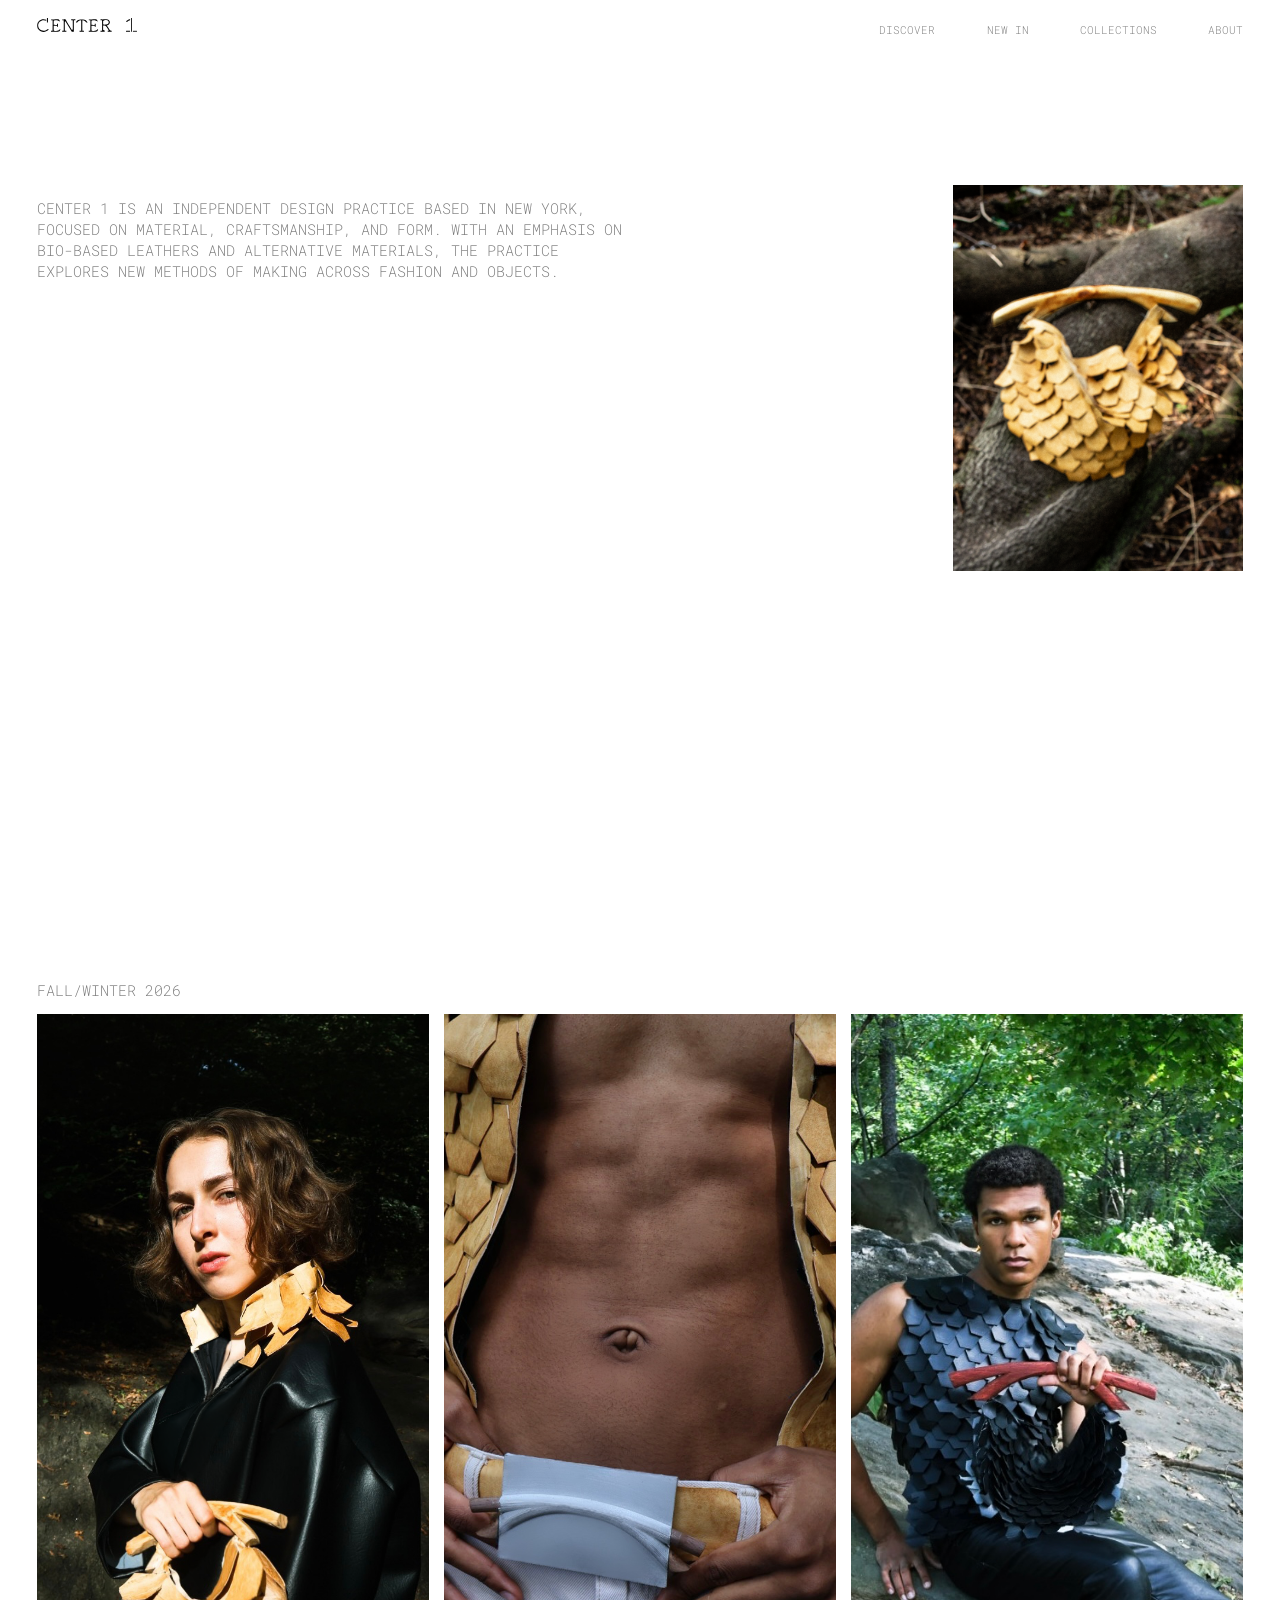
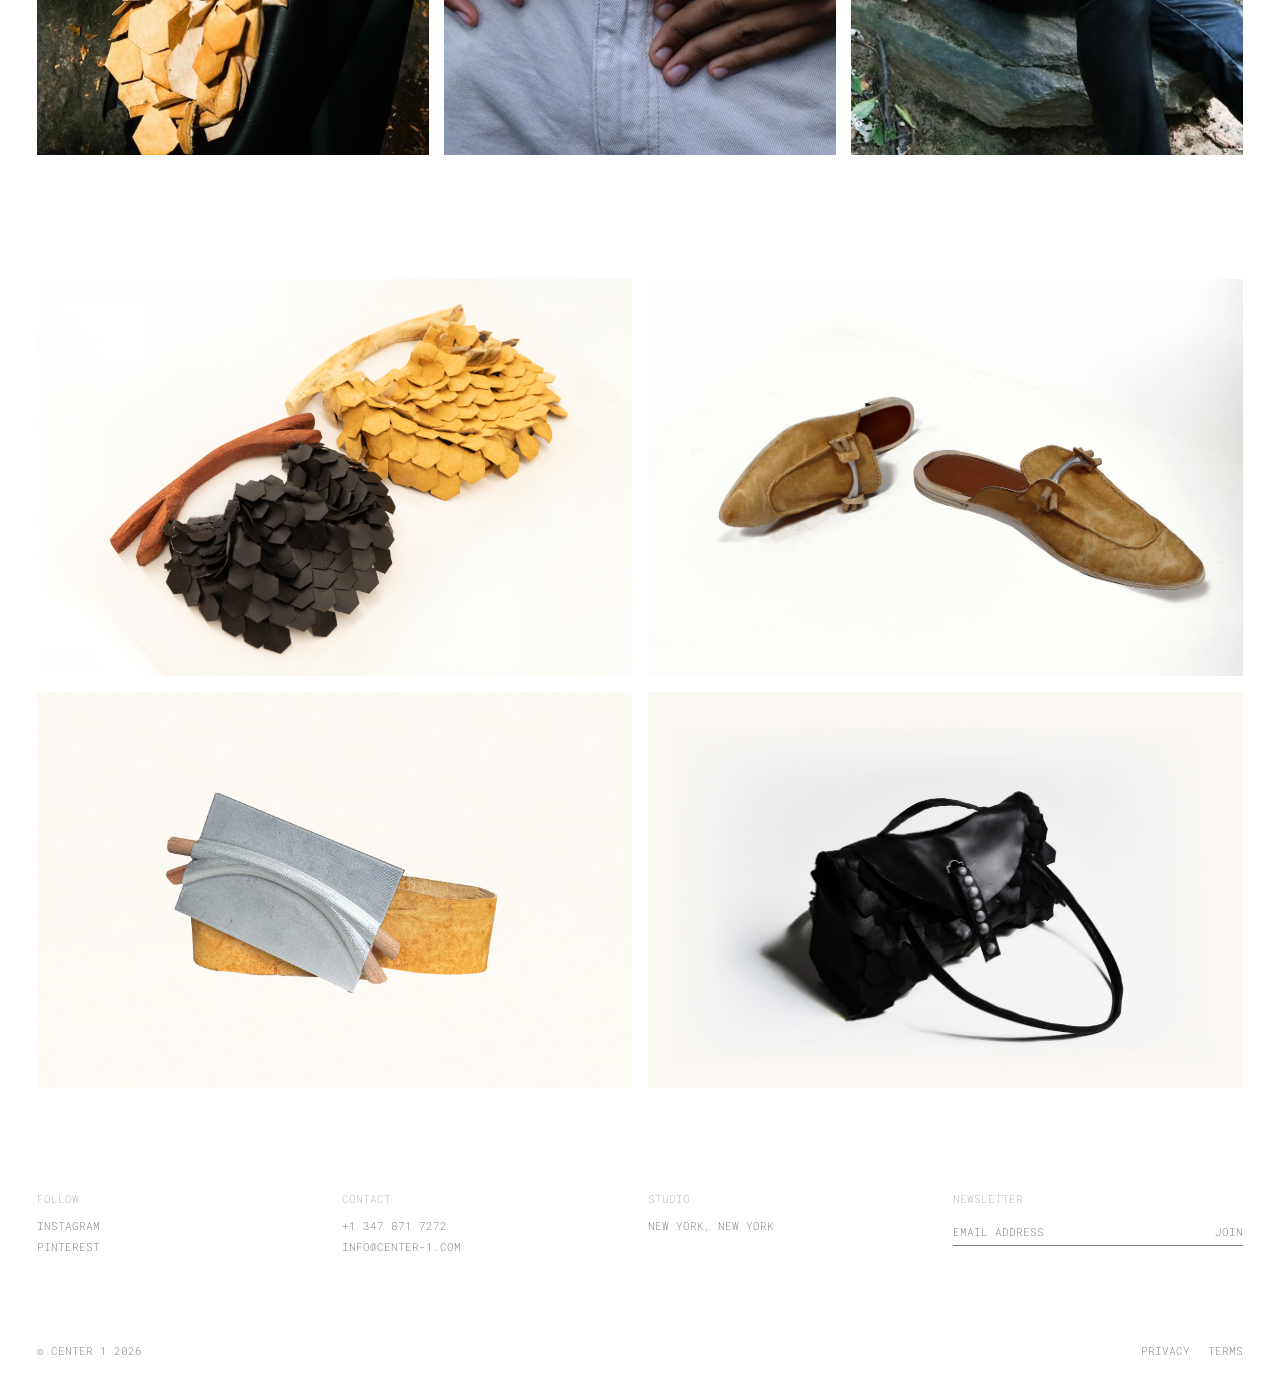
==== index.html @ d581cca5 "social links" ====
<!DOCTYPE html><html lang="en"><head><meta charset="utf-8"><meta name="viewport" content="width=device-width, initial-scale=1">
<link rel="preconnect" href="https://fonts.googleapis.com"><link rel="preconnect" href="https://fonts.gstatic.com" crossorigin>
<link href="https://fonts.googleapis.com/css2?family=Roboto+Mono:wght@100..700&display=swap" rel="stylesheet">
<link rel="stylesheet" href="/styles.css"><title>Center 1</title></head><body class="home">
  <header class="site-header">
    <a href="/" class="logo" id="nav-logo" aria-label="Center 1 home"><img src="/assets/logo.svg" alt="CENTER 1"></a>
    <nav>
      <a href="/#top" id="nav-discover">DISCOVER</a>
      <a href="/#autumn" id="nav-newin">NEW IN</a>
      <a href="/collections/">COLLECTIONS</a>
      <a href="/about/">ABOUT</a>
    </nav>
  </header>
  <main>
    <section class="hero grid" id="top">
      <p class="hero-text">CENTER 1 IS AN INDEPENDENT DESIGN PRACTICE BASED IN NEW YORK, FOCUSED ON MATERIAL, CRAFTSMANSHIP, AND FORM. WITH AN EMPHASIS ON BIO-BASED LEATHERS AND ALTERNATIVE MATERIALS, THE PRACTICE EXPLORES NEW METHODS OF MAKING ACROSS FASHION AND OBJECTS.</p>
      <figure class="tile hero-img"><img src="/assets/CONOLY%20BAG%20IMAGE%202%202.png" alt="COLONY BAG"><figcaption>COLONY BAG</figcaption></figure>
    </section>

    <section class="autumn" id="autumn">
      <p class="label">FALL/WINTER 2026</p>
      <div class="autumn-grid">
        <figure class="tile "><img src="/assets/landingpage1.png" alt="FALL/WINTER 2026 LOOK 01"><figcaption>FALL/WINTER 2026 LOOK 01</figcaption></figure>
        <figure class="tile "><img src="/assets/Color%20Pallets%20(3).PNG" alt="FALL/WINTER 2026 LOOK 02"><figcaption>FALL/WINTER 2026 LOOK 02</figcaption></figure>
        <figure class="tile "><img src="/assets/IMG_0031.jpg" alt="FALL/WINTER 2026 LOOK 03"><figcaption>FALL/WINTER 2026 LOOK 03</figcaption></figure>
      </div>
    </section>

    <section class="rest">
      <div class="products grid">
        <figure class="tile "><img src="/assets/TWOBAGS.png" alt="COLONY BAG"><figcaption>COLONY BAG</figcaption></figure>
        <figure class="tile "><img src="assets/bough loafer home page.png" alt="BOUGH MULES"><figcaption>BOUGH MULES</figcaption></figure>
        <figure class="tile "><img src="/assets/boughbelthome.png" alt="BOUGH BELT"><figcaption>BOUGH BELT</figcaption></figure>
        <figure class="tile "><img src="assets/luna home page.png" alt="LUNA BAG"><figcaption>LUNA BAG</figcaption></figure>
      </div>
  <footer class="site-footer">
    <div class="footer-grid">
      <div class="f-col"><h3>FOLLOW</h3>
        <a href="https://www.instagram.com/center1media?utm_source=ig_web_button_share_sheet&cplk=ZDNlZDc0MzIxNw==" target="_blank" rel="noopener">INSTAGRAM</a>
        <a href="https://pin.it/67JUjNfre" target="_blank" rel="noopener">PINTEREST</a></div>
      <div class="f-col"><h3>CONTACT</h3>
        <a href="tel:+13478717272">+1 347 871 7272</a>
        <a href="mailto:info@center-1.com">INFO@CENTER-1.COM</a></div>
      <div class="f-col"><h3>STUDIO</h3><span>NEW YORK, NEW YORK</span></div>
      <!-- Newsletter: replace the action URL with your provider's form endpoint -->
      <form class="f-col f-news" action="https://formspree.io/f/YOUR_FORM_ID" method="POST">
        <h3>NEWSLETTER</h3>
        <div class="f-news-row">
          <input type="email" name="email" placeholder="EMAIL ADDRESS" required aria-label="Email address">
          <button type="submit">JOIN</button>
        </div>
        <p class="f-status" role="status"></p>
      </form>
    </div>
    <div class="f-bottom"><span>&copy; CENTER 1 2026</span><span><a href="#">PRIVACY</a><a href="#">TERMS</a></span></div>
  </footer>
    </section>
  </main>
  <script src="/script.js"></script>
</body></html>
---- styles.css ----
:root{--fg:#7a7a7a;--ink:#000;--bg:#fff;--pad:2.9vw;--gap:1.2vw;--header-h:64px;--fs:clamp(11px,.7vw,15px);--fs-lg:clamp(12px,1.17vw,20px)}
*{box-sizing:border-box;margin:0;padding:0}
html{scroll-behavior:smooth}
body{font-family:'Roboto Mono',monospace;font-weight:250;color:var(--fg);background:var(--bg);-webkit-font-smoothing:antialiased;min-height:100vh;display:flex;flex-direction:column}
main{flex:1 0 auto}
a{color:inherit;text-decoration:none}
img{display:block;width:100%;height:100%;object-fit:cover;background:#e9e6e2}
p{font-size:var(--fs-lg);line-height:1.4;text-transform:uppercase}

/* header */
.site-header{position:fixed;top:0;left:0;right:0;z-index:10;height:var(--header-h);padding:0 var(--pad);display:flex;justify-content:space-between;align-items:flex-start;background:var(--bg)}
.logo{display:block;margin-top:18px;width:clamp(90px,9.9vw,100px)}
.logo img{height:auto;background:none}
.site-header nav{display:flex;gap:4vw;margin-top:22px;font-size:var(--fs);text-transform:uppercase}
.site-header nav a{transition:color .2s}
.site-header nav a:hover,.site-header nav a.active{color:var(--ink)}

/* 12-col grid used across pages */
.grid{display:grid;grid-template-columns:repeat(12,1fr);column-gap:var(--gap);padding:0 var(--pad)}

/* image tiles: hover darkens slightly and shows the item name in white */
.tile{position:relative;overflow:hidden;display:block}
.tile::after{content:"";position:absolute;inset:0;background:rgba(0,0,0,.38);opacity:0;transition:opacity .25s;pointer-events:none}
.tile figcaption{position:absolute;left:1.2vw;bottom:1.2vw;z-index:1;color:#fff;font-size:var(--fs-lg);text-transform:uppercase;opacity:0;transition:opacity .25s;pointer-events:none}
.tile:hover::after,.tile:hover figcaption{opacity:1}
@media(hover:none){.tile::after{opacity:1;background:linear-gradient(transparent 65%,rgba(0,0,0,.4))}.tile figcaption{opacity:1}}

/* HOME */
html:has(body.home){scroll-snap-type:y mandatory}
.hero,.autumn{height:100vh;scroll-snap-align:start}
.hero{padding-top:22vh;align-content:start}
.hero-text{grid-column:1/7;grid-row:1;align-self:start}
.hero-img{grid-column:10/13;grid-row:1;aspect-ratio:3/4;margin-top:-1.5vh}

.autumn{display:flex;flex-direction:column;padding:80px var(--pad) 5vh}
.label{font-size:var(--fs-lg)}
.autumn-grid{flex:1;min-height:0;margin-top:1.5vh;display:grid;grid-template-columns:repeat(3,1fr);gap:var(--gap)}
.autumn-grid>*{min-height:0;height:100%}

/* top padding clears the fixed header when this section snaps to the top */
.rest{scroll-snap-align:start;padding-top:calc(var(--header-h) + var(--gap))}
.products{row-gap:var(--gap)}
.products .tile{grid-column:span 6;aspect-ratio:3/2}

/* FOOTER */
.site-footer{padding:8vw var(--pad) 2vw;font-size:var(--fs);text-transform:uppercase}
.footer-grid{display:grid;grid-template-columns:repeat(12,1fr);column-gap:var(--gap);row-gap:2.4vw}
.f-col{grid-column:span 3;display:flex;flex-direction:column;gap:.5em;line-height:1.4}
.f-col h3{font-size:var(--fs);font-weight:250;color:#b5b5b5;margin-bottom:.6em}
.site-footer a{transition:color .2s}.site-footer a:hover{color:var(--ink)}
.f-news-row{display:flex;border-bottom:1px solid var(--fg)}
.f-news input{flex:1;min-width:0;border:0;background:none;padding:.5em 0;font:inherit;color:var(--ink);text-transform:uppercase;outline:none}
.f-news input::placeholder{color:var(--fg)}
.f-news button{border:0;background:none;font:inherit;color:var(--fg);cursor:pointer;padding:.5em 0 .5em 1em;transition:color .2s}
.f-news button:hover{color:var(--ink)}
.f-status{font-size:var(--fs);min-height:1.4em}
.f-bottom{display:flex;justify-content:space-between;margin-top:6vw}
.f-bottom span:last-child{display:flex;gap:1.6em}

/* COLLECTIONS */
.coming-list{padding:127px var(--pad) 40px}
.coming-row{display:grid;grid-template-columns:repeat(12,1fr);column-gap:var(--gap);font-size:3.3vw;line-height:4.19vw;font-weight:500;text-transform:uppercase;color:#d0d0d0}
.coming-row span:first-child{grid-column:1/3}.coming-row span:last-child{grid-column:3/13}

/* ABOUT */
.about-wrap{display:grid;grid-template-columns:repeat(12,1fr);column-gap:var(--gap);padding:120px var(--pad) 60px;align-items:start}
.about-img{grid-column:1/7;width:92%;aspect-ratio:1.855;height:auto}
.about-text{grid-column:7/13;display:grid;grid-template-columns:1fr 1fr;column-gap:var(--gap);row-gap:2.4vw}
.about-text h2{font-size:var(--fs);font-weight:250;margin-bottom:1.1vw}
.about-text p{font-size:var(--fs);line-height:1.35;text-transform:none;margin-bottom:1.4vw}
.about-text section:nth-child(odd){grid-column:1}.about-text section:nth-child(even){grid-column:2}
.about-text a:hover{color:var(--ink)}

/* dev aid: press G to toggle the 12-col overlay */
.grid-overlay{position:fixed;inset:0;z-index:99;pointer-events:none;display:none;grid-template-columns:repeat(12,1fr);column-gap:var(--gap);padding:0 var(--pad)}
.grid-overlay.on{display:grid}.grid-overlay i{background:rgba(255,80,80,.12)}

/* small screens: stack, drop snapping */
@media(max-width:800px){
  html:has(body.home){scroll-snap-type:none}
  .hero-text,.hero-img,.about-img,.about-text,.products .tile,.f-col{grid-column:1/-1}
  .hero{height:auto;padding-bottom:10vw}.hero-img{grid-row:auto;margin-top:6vw;width:60%}
  .autumn{height:auto}.autumn-grid{grid-template-columns:1fr}.autumn-grid>*{aspect-ratio:3/4;height:auto}
  .about-img{width:100%}.about-text{margin-top:6vw}
  .site-header nav{gap:3vw}.coming-row{font-size:6vw;line-height:8vw}
  .tile figcaption{left:3vw;bottom:3vw}.f-bottom{flex-direction:column;gap:1em}
}
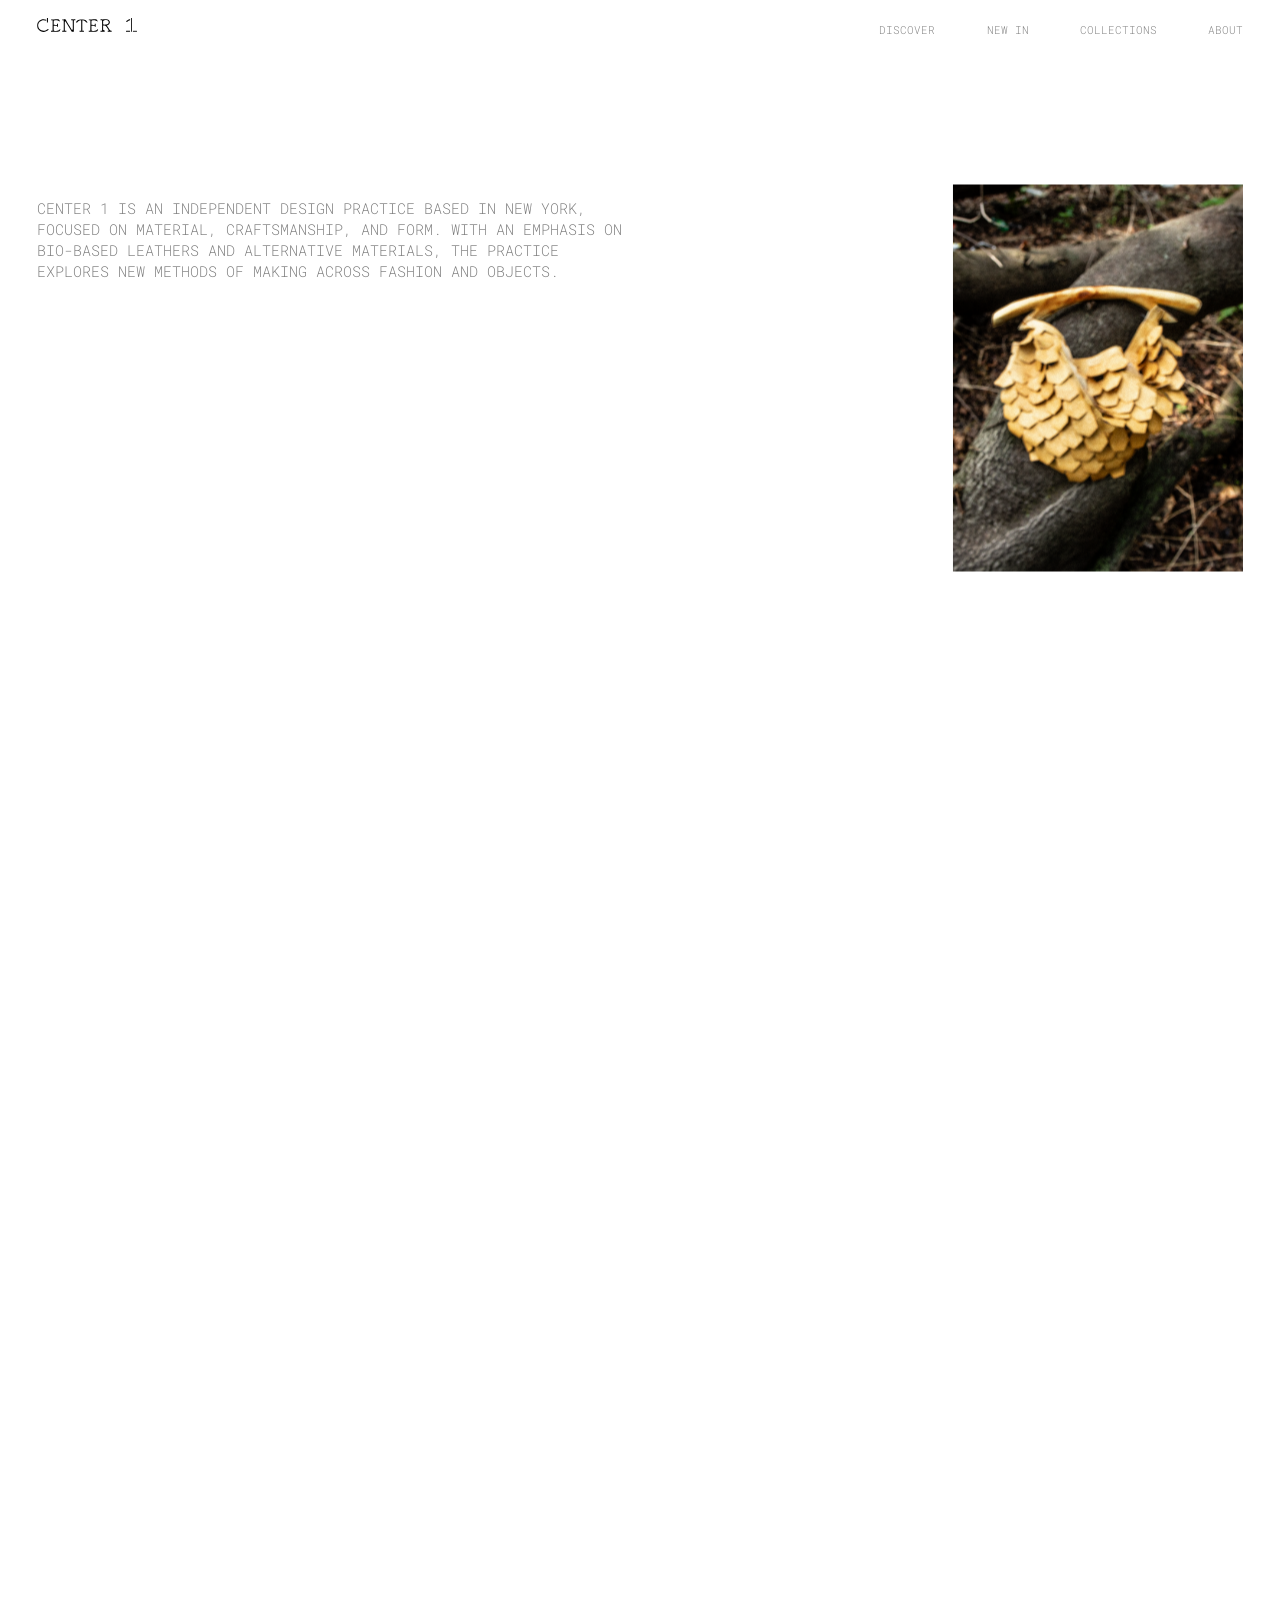
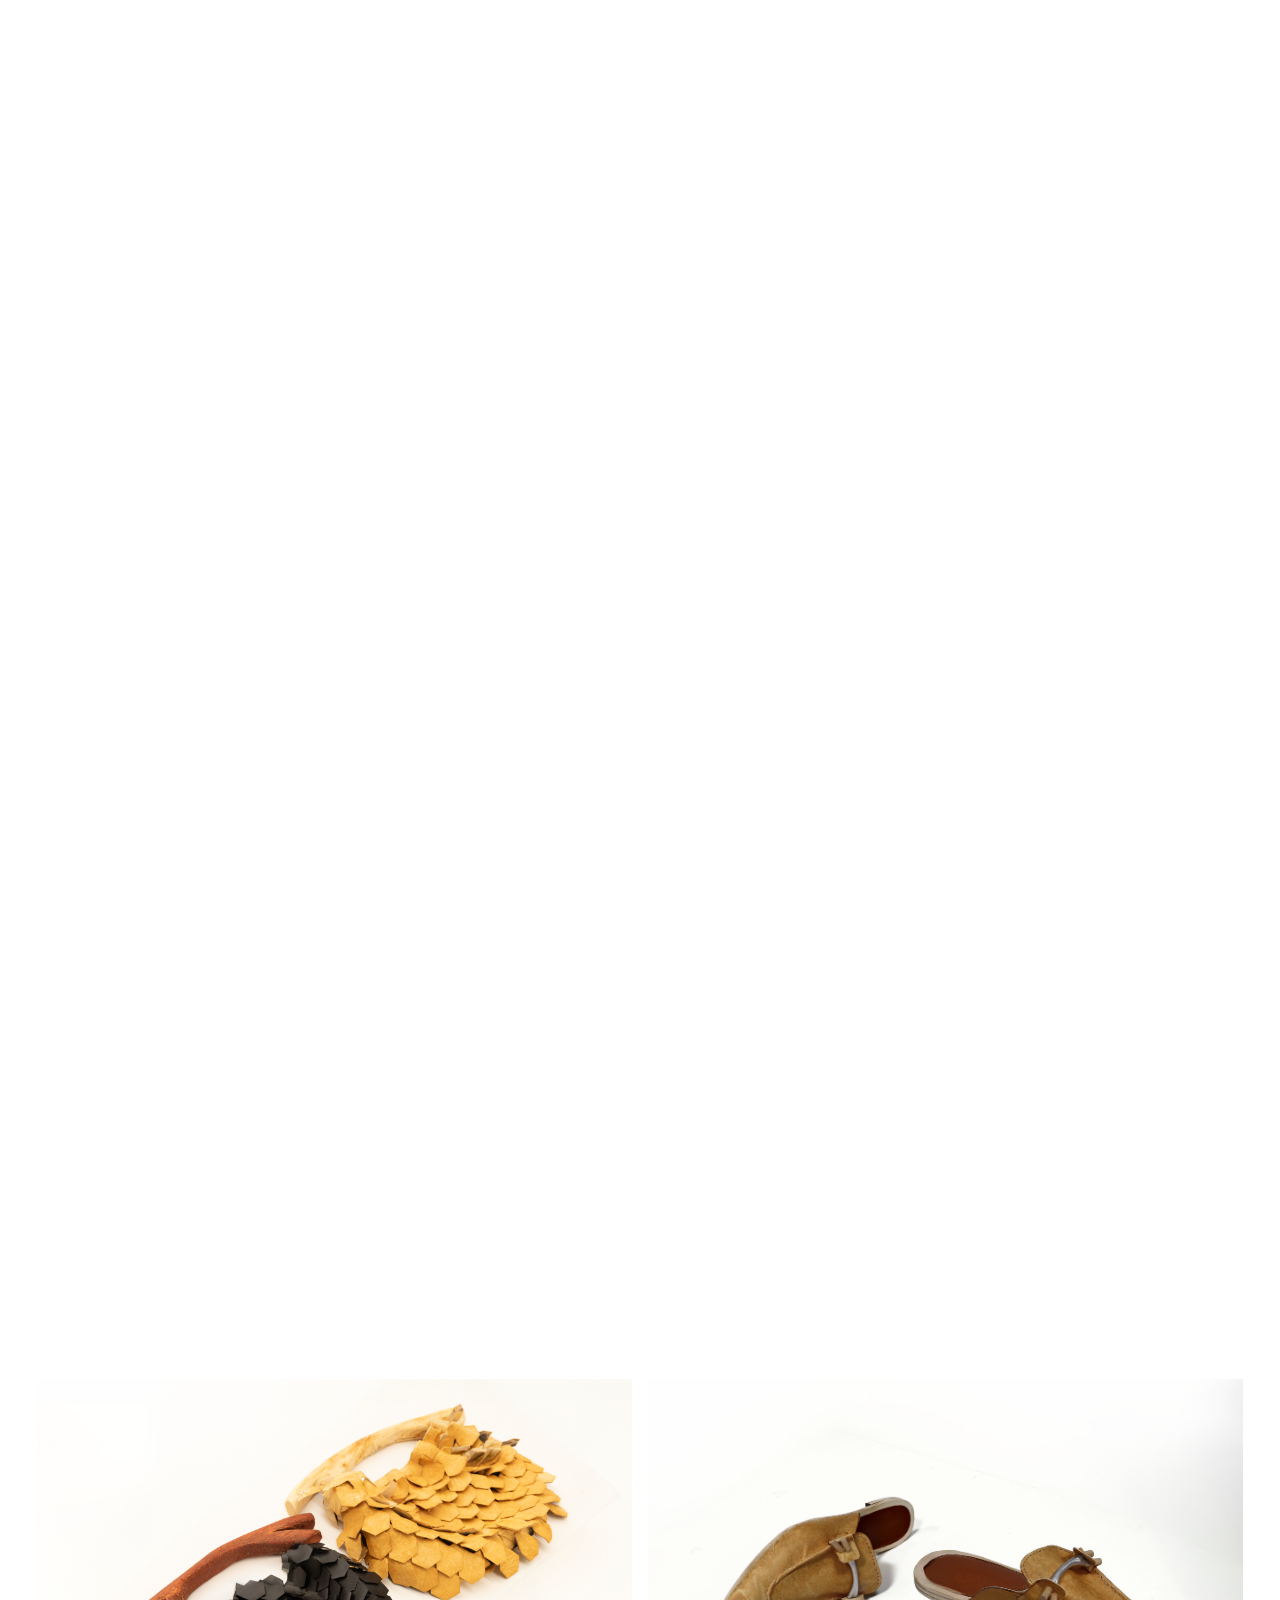
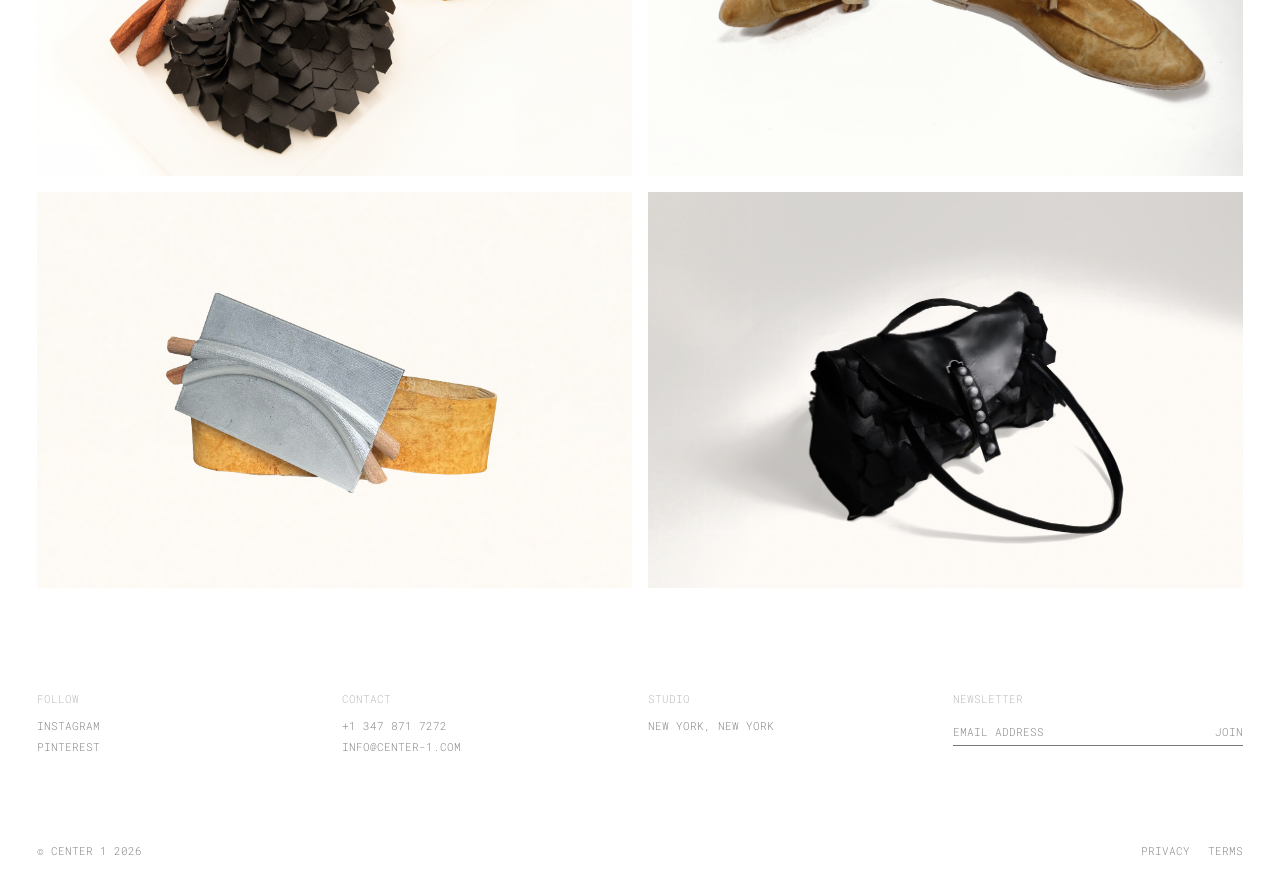
==== commit 58e094e4: "fun update" ====
--- a/index.html
+++ b/index.html
@@ -1,6 +1,7 @@
 <!DOCTYPE html><html lang="en"><head><meta charset="utf-8"><meta name="viewport" content="width=device-width, initial-scale=1">
 <link rel="preconnect" href="https://fonts.googleapis.com"><link rel="preconnect" href="https://fonts.gstatic.com" crossorigin>
 <link href="https://fonts.googleapis.com/css2?family=Roboto+Mono:wght@100..700&display=swap" rel="stylesheet">
+<link rel="icon" href="/favicon.ico" sizes="any"><link rel="icon" type="image/png" sizes="32x32" href="/favicon-32.png"><link rel="apple-touch-icon" href="/apple-touch-icon.png">
 <link rel="stylesheet" href="/styles.css"><title>Center 1</title></head><body class="home">
   <header class="site-header">
     <a href="/" class="logo" id="nav-logo" aria-label="Center 1 home"><img src="/assets/logo.svg" alt="CENTER 1"></a>
@@ -10,34 +11,42 @@
       <a href="/collections/">COLLECTIONS</a>
       <a href="/about/">ABOUT</a>
     </nav>
+    <button class="menu-btn" type="button" aria-expanded="false" aria-controls="mobile-menu">MENU</button>
   </header>
+  <div class="mobile-menu" id="mobile-menu">
+    <a href="/">HOME</a>
+    <a href="/#top">DISCOVER</a>
+    <a href="/#autumn">NEW IN</a>
+    <a href="/collections/">COLLECTIONS</a>
+    <a href="/about/">ABOUT</a>
+  </div>
   <main>
-    <section class="hero grid" id="top">
-      <p class="hero-text">CENTER 1 IS AN INDEPENDENT DESIGN PRACTICE BASED IN NEW YORK, FOCUSED ON MATERIAL, CRAFTSMANSHIP, AND FORM. WITH AN EMPHASIS ON BIO-BASED LEATHERS AND ALTERNATIVE MATERIALS, THE PRACTICE EXPLORES NEW METHODS OF MAKING ACROSS FASHION AND OBJECTS.</p>
-      <figure class="tile hero-img"><img src="/assets/CONOLY%20BAG%20IMAGE%202%202.png" alt="COLONY BAG"><figcaption>COLONY BAG</figcaption></figure>
-    </section>
-
-    <section class="autumn" id="autumn">
-      <p class="label">FALL/WINTER 2026</p>
-      <div class="autumn-grid">
-        <figure class="tile "><img src="/assets/landingpage1.png" alt="FALL/WINTER 2026 LOOK 01"><figcaption>FALL/WINTER 2026 LOOK 01</figcaption></figure>
-        <figure class="tile "><img src="/assets/Color%20Pallets%20(3).PNG" alt="FALL/WINTER 2026 LOOK 02"><figcaption>FALL/WINTER 2026 LOOK 02</figcaption></figure>
-        <figure class="tile "><img src="/assets/IMG_0031.jpg" alt="FALL/WINTER 2026 LOOK 03"><figcaption>FALL/WINTER 2026 LOOK 03</figcaption></figure>
+    <section class="story" id="top">
+      <div class="stage">
+        <div class="hero-frame">
+          <p class="hero-text">CENTER 1 IS AN INDEPENDENT DESIGN PRACTICE BASED IN NEW YORK, FOCUSED ON MATERIAL, CRAFTSMANSHIP, AND FORM. WITH AN EMPHASIS ON BIO-BASED LEATHERS AND ALTERNATIVE MATERIALS, THE PRACTICE EXPLORES NEW METHODS OF MAKING ACROSS FASHION AND OBJECTS.</p>
+          <figure class="tile card c-hero"><img src="/assets/CONOLY%20BAG%20IMAGE%202%202.png" alt="COLONY BAG"><figcaption>COLONY BAG</figcaption></figure>
+        </div>
+        <p class="label" id="autumn-label">FALL/WINTER 2026</p>
+        <figure class="tile card c-a"><img src="/assets/landingpage1.png" alt="LOOK 01"><figcaption>LOOK 01</figcaption></figure>
+        <figure class="tile card c-b"><img src="/assets/Color%20Pallets%20(3).PNG" alt="LOOK 02"><figcaption>LOOK 02</figcaption></figure>
+        <figure class="tile card c-c"><img src="/assets/IMG_0031.jpg" alt="LOOK 03"><figcaption>LOOK 03</figcaption></figure>
       </div>
+      <i class="snap" style="--i:0"></i><i class="snap" style="--i:1"></i><i class="snap" style="--i:2"></i><i class="snap" style="--i:3"></i><i class="snap" style="--i:4"></i>
     </section>
 
     <section class="rest">
       <div class="products grid">
-        <figure class="tile "><img src="/assets/TWOBAGS.png" alt="COLONY BAG"><figcaption>COLONY BAG</figcaption></figure>
-        <figure class="tile "><img src="assets/bough loafer home page.png" alt="BOUGH MULES"><figcaption>BOUGH MULES</figcaption></figure>
-        <figure class="tile "><img src="/assets/boughbelthome.png" alt="BOUGH BELT"><figcaption>BOUGH BELT</figcaption></figure>
-        <figure class="tile "><img src="assets/luna home page.png" alt="LUNA BAG"><figcaption>LUNA BAG</figcaption></figure>
+        <figure class="tile"><img src="/assets/TWOBAGS.png" alt="COLONY BAG"><figcaption>COLONY BAG</figcaption></figure>
+        <figure class="tile"><img src="assets/bough loafer home page.png" alt="MULES"><figcaption>MULES</figcaption></figure>
+        <figure class="tile"><img src="/assets/boughbelthome.png" alt="BOUGH BELT"><figcaption>BOUGH BELT</figcaption></figure>
+        <figure class="tile"><img src="/assets/lunagab.png" alt="LUNA BAG"><figcaption>LUNA BAG</figcaption></figure>
       </div>
   <footer class="site-footer">
     <div class="footer-grid">
       <div class="f-col"><h3>FOLLOW</h3>
-        <a href="https://www.instagram.com/center1media?utm_source=ig_web_button_share_sheet&cplk=ZDNlZDc0MzIxNw==" target="_blank" rel="noopener">INSTAGRAM</a>
-        <a href="https://pin.it/67JUjNfre" target="_blank" rel="noopener">PINTEREST</a></div>
+        <a href="https://www.instagram.com/" target="_blank" rel="noopener">INSTAGRAM</a>
+        <a href="https://www.pinterest.com/" target="_blank" rel="noopener">PINTEREST</a></div>
       <div class="f-col"><h3>CONTACT</h3>
         <a href="tel:+13478717272">+1 347 871 7272</a>
         <a href="mailto:info@center-1.com">INFO@CENTER-1.COM</a></div>
--- a/styles.css
+++ b/styles.css
@@ -2,6 +2,7 @@
 *{box-sizing:border-box;margin:0;padding:0}
 html{scroll-behavior:smooth}
 body{font-family:'Roboto Mono',monospace;font-weight:250;color:var(--fg);background:var(--bg);-webkit-font-smoothing:antialiased;min-height:100vh;display:flex;flex-direction:column}
+body.menu-open{overflow:hidden}
 main{flex:1 0 auto}
 a{color:inherit;text-decoration:none}
 img{display:block;width:100%;height:100%;object-fit:cover;background:#e9e6e2}
@@ -14,30 +15,30 @@
 .site-header nav{display:flex;gap:4vw;margin-top:22px;font-size:var(--fs);text-transform:uppercase}
 .site-header nav a{transition:color .2s}
 .site-header nav a:hover,.site-header nav a.active{color:var(--ink)}
+.menu-btn,.mobile-menu{display:none}
 
-/* 12-col grid used across pages */
+/* 12-col grid */
 .grid{display:grid;grid-template-columns:repeat(12,1fr);column-gap:var(--gap);padding:0 var(--pad)}
 
-/* image tiles: hover darkens slightly and shows the item name in white */
+/* image tiles: hover darkens and shows the item name in white */
 .tile{position:relative;overflow:hidden;display:block}
 .tile::after{content:"";position:absolute;inset:0;background:rgba(0,0,0,.38);opacity:0;transition:opacity .25s;pointer-events:none}
 .tile figcaption{position:absolute;left:1.2vw;bottom:1.2vw;z-index:1;color:#fff;font-size:var(--fs-lg);text-transform:uppercase;opacity:0;transition:opacity .25s;pointer-events:none}
 .tile:hover::after,.tile:hover figcaption{opacity:1}
 @media(hover:none){.tile::after{opacity:1;background:linear-gradient(transparent 65%,rgba(0,0,0,.4))}.tile figcaption{opacity:1}}
 
-/* HOME */
+/* HOME: one pinned stage, scroll-choreographed by script.js (5 scenes, each snaps to a full screen) */
 html:has(body.home){scroll-snap-type:y mandatory}
-.hero,.autumn{height:100vh;scroll-snap-align:start}
-.hero{padding-top:22vh;align-content:start}
-.hero-text{grid-column:1/7;grid-row:1;align-self:start}
-.hero-img{grid-column:10/13;grid-row:1;aspect-ratio:3/4;margin-top:-1.5vh}
+.story{position:relative;height:500vh}
+.stage{position:sticky;top:0;height:100vh;overflow:hidden}
+.hero-frame{display:contents}
+.hero-text{position:absolute;left:var(--pad);top:22vh;width:calc((100% - 2*var(--pad) - 11*var(--gap))/12*6 + 5*var(--gap));will-change:transform}
+.label{position:absolute;left:var(--pad);top:80px;z-index:5;font-size:var(--fs-lg);opacity:0}
+.card{position:absolute;left:50%;top:50%;width:24vw;height:32vw;transform:translate(-50%,-50%);will-change:transform,opacity}
+.c-hero{z-index:4}.c-b{z-index:3}.c-a{z-index:2}.c-c{z-index:1}
+.snap{position:absolute;left:0;top:calc(var(--i)*100vh);width:1px;height:1px;scroll-snap-align:start}
 
-.autumn{display:flex;flex-direction:column;padding:80px var(--pad) 5vh}
-.label{font-size:var(--fs-lg)}
-.autumn-grid{flex:1;min-height:0;margin-top:1.5vh;display:grid;grid-template-columns:repeat(3,1fr);gap:var(--gap)}
-.autumn-grid>*{min-height:0;height:100%}
-
-/* top padding clears the fixed header when this section snaps to the top */
+/* below the stage: product grid + footer (normal scroll). Top padding clears the fixed header */
 .rest{scroll-snap-align:start;padding-top:calc(var(--header-h) + var(--gap))}
 .products{row-gap:var(--gap)}
 .products .tile{grid-column:span 6;aspect-ratio:3/2}
@@ -59,7 +60,7 @@
 
 /* COLLECTIONS */
 .coming-list{padding:127px var(--pad) 40px}
-.coming-row{display:grid;grid-template-columns:repeat(12,1fr);column-gap:var(--gap);font-size:3.3vw;line-height:4.19vw;font-weight:500;text-transform:uppercase;color:#d0d0d0}
+.coming-row{display:grid;grid-template-columns:repeat(12,1fr);column-gap:var(--gap);font-size:3.3vw;line-height:4.19vw;font-weight:700;text-transform:uppercase;color:#d0d0d0}
 .coming-row span:first-child{grid-column:1/3}.coming-row span:last-child{grid-column:3/13}
 
 /* ABOUT */
@@ -75,13 +76,29 @@
 .grid-overlay{position:fixed;inset:0;z-index:99;pointer-events:none;display:none;grid-template-columns:repeat(12,1fr);column-gap:var(--gap);padding:0 var(--pad)}
 .grid-overlay.on{display:grid}.grid-overlay i{background:rgba(255,80,80,.12)}
 
-/* small screens: stack, drop snapping */
+/* PHONE: centered logo, MENU button, full-screen menu, no animation stage, no image labels */
+@media(min-width:801px){.mobile-menu{display:none!important}}
 @media(max-width:800px){
   html:has(body.home){scroll-snap-type:none}
-  .hero-text,.hero-img,.about-img,.about-text,.products .tile,.f-col{grid-column:1/-1}
-  .hero{height:auto;padding-bottom:10vw}.hero-img{grid-row:auto;margin-top:6vw;width:60%}
-  .autumn{height:auto}.autumn-grid{grid-template-columns:1fr}.autumn-grid>*{aspect-ratio:3/4;height:auto}
+  .site-header{justify-content:center}
+  .site-header nav{display:none}
+  .menu-btn{display:block;position:absolute;right:var(--pad);top:20px;border:0;background:none;font:inherit;font-size:var(--fs);color:var(--fg);text-transform:uppercase;cursor:pointer;padding:6px 0 6px 14px}
+  .mobile-menu{position:fixed;inset:0;z-index:9;background:var(--bg);flex-direction:column;align-items:center;padding-top:30svh;gap:5.5svh;font-size:clamp(12px,3.4vw,15px);text-transform:uppercase}
+  .mobile-menu.open{display:flex}
+  .mobile-menu a:hover{color:var(--ink)}
+
+  .story{height:auto}.snap{display:none}
+  .stage{position:static;height:auto;overflow:visible;display:flex;flex-direction:column;gap:var(--gap);padding:0 var(--pad)}
+  .hero-frame{display:flex;flex-direction:column;align-items:center;justify-content:center;gap:6vw;min-height:100svh;padding:calc(var(--header-h) + 4vw) 0 8vw}
+  .hero-frame .card{order:1;width:min(68vw,calc((100svh - 270px)*.75))}
+  .hero-text{order:2;position:static;width:100%}
+  .label{position:static;opacity:1;margin:10vw 0 1vw}
+  .card{position:static;transform:none;height:auto;aspect-ratio:3/4;opacity:1}
+  .stage>.card{width:100%}
+  .tile figcaption,.tile::after{display:none}
+
+  .products .tile,.f-col,.about-img,.about-text{grid-column:1/-1}
   .about-img{width:100%}.about-text{margin-top:6vw}
-  .site-header nav{gap:3vw}.coming-row{font-size:6vw;line-height:8vw}
-  .tile figcaption{left:3vw;bottom:3vw}.f-bottom{flex-direction:column;gap:1em}
-}+  .coming-row{font-size:6vw;line-height:8vw}
+  .f-bottom{flex-direction:column;gap:1em}
+}
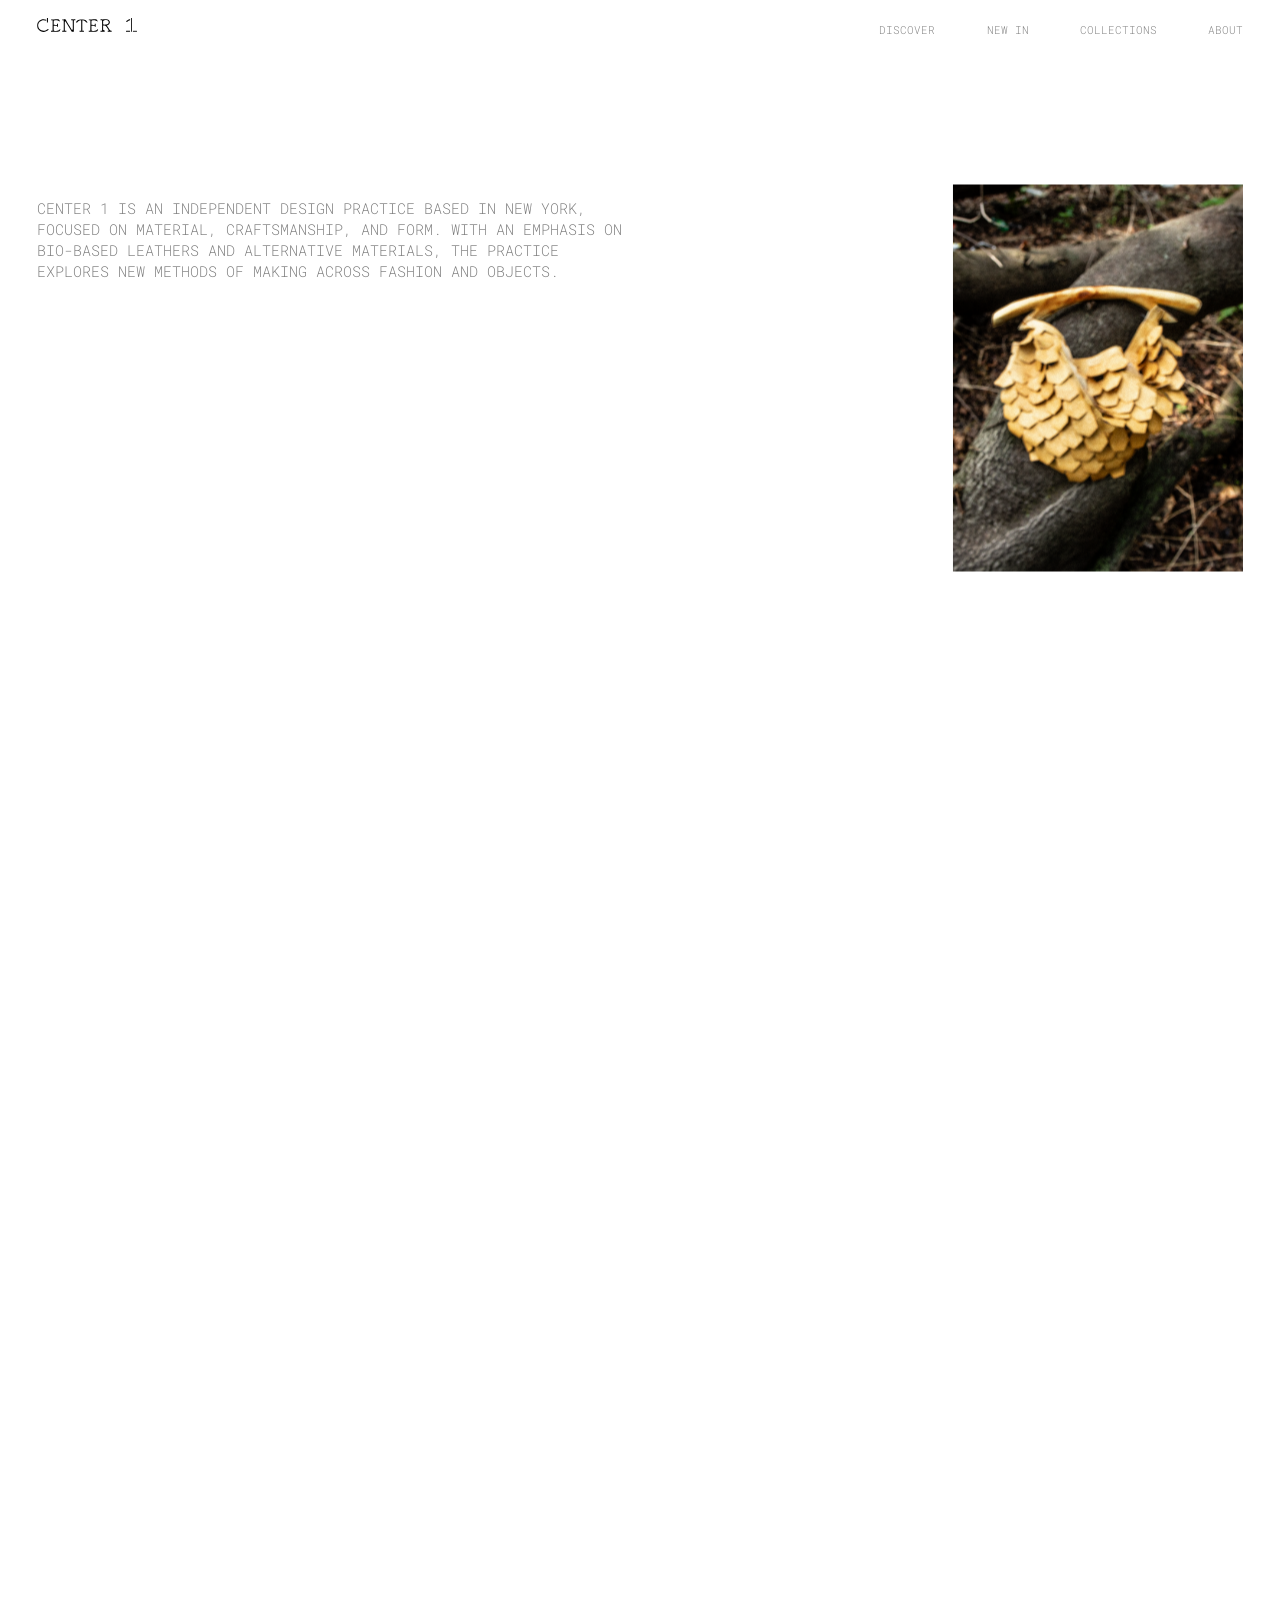
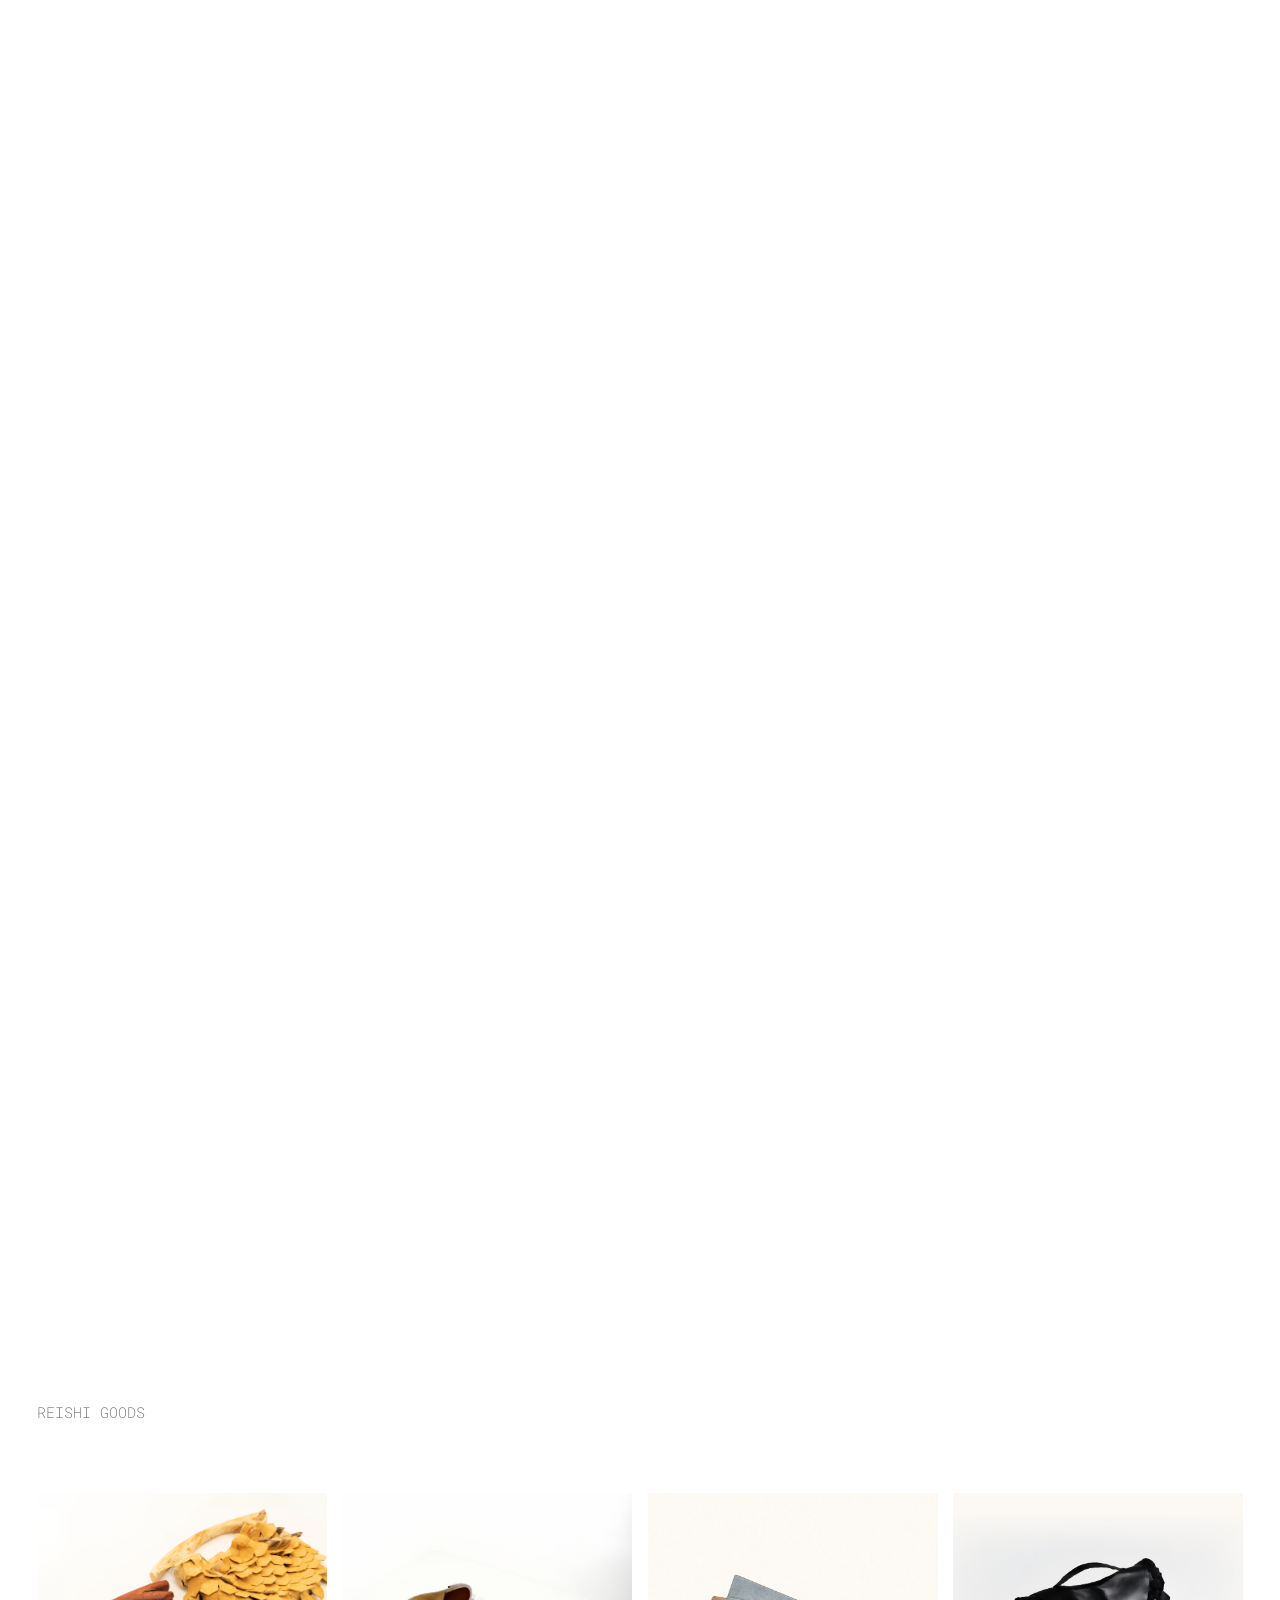
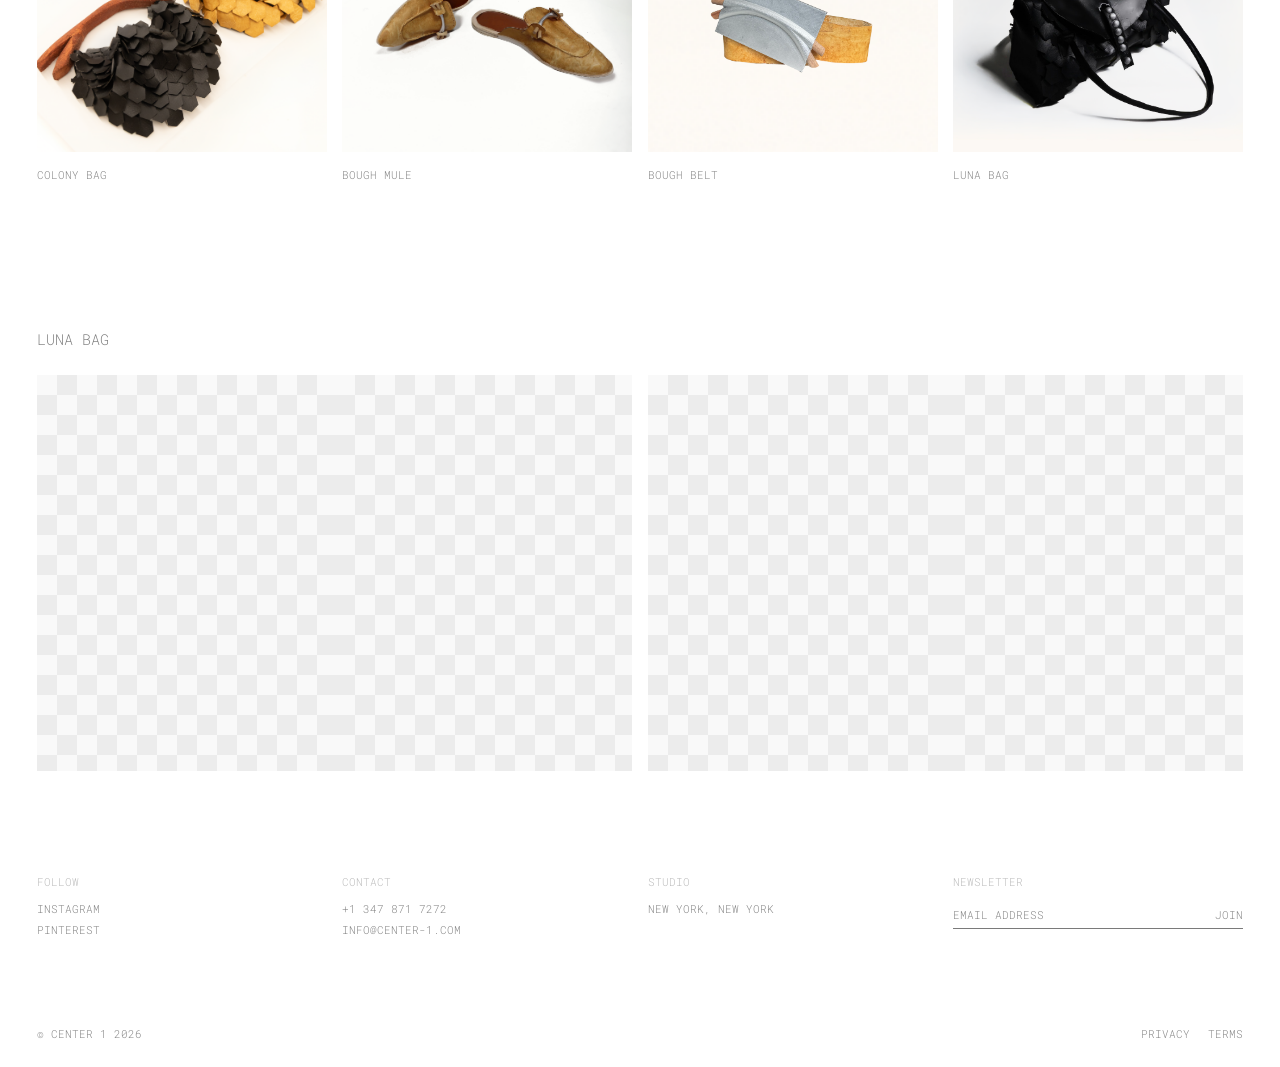
==== commit b5ca0b30: "lot of changes made to the website, including updates to the index page, about page, collections pag" ====
--- a/index.html
+++ b/index.html
@@ -28,25 +28,58 @@
           <figure class="tile card c-hero"><img src="/assets/CONOLY%20BAG%20IMAGE%202%202.png" alt="COLONY BAG"><figcaption>COLONY BAG</figcaption></figure>
         </div>
         <p class="label" id="autumn-label">FALL/WINTER 2026</p>
+        <p class="side-title side-l">FALL/WINTER 2026</p>
+        <p class="side-title side-r">HIVEMND 01</p>
         <figure class="tile card c-a"><img src="/assets/landingpage1.png" alt="LOOK 01"><figcaption>LOOK 01</figcaption></figure>
         <figure class="tile card c-b"><img src="/assets/Color%20Pallets%20(3).PNG" alt="LOOK 02"><figcaption>LOOK 02</figcaption></figure>
         <figure class="tile card c-c"><img src="/assets/IMG_0031.jpg" alt="LOOK 03"><figcaption>LOOK 03</figcaption></figure>
+        <!-- Items shown when a look is clicked. data-for: a = look 01, b = look 02, c = look 03.
+             Each look has 3 rows: item name, description, and an image slot (swap the comment for a real <img>). -->
+        <div class="look-items">
+          <ul class="items" data-for="a">
+            <li><div class="cap"><span>BOUGH BELT</span><p>Description goes here.</p></div><div class="slot thumb"><!-- <img src="/assets/FILENAME.jpg" alt="BOUGH BELT"> --></div></li>
+            <li><div class="cap"><span>SMALL COLONY BAG</span><p>Description goes here.</p></div><div class="slot thumb"><!-- <img src="/assets/FILENAME.jpg" alt="SMALL COLONY BAG"> --></div></li>
+            <li><div class="cap"><span>ITEM NAME</span><p>Description goes here.</p></div><div class="slot thumb"><!-- <img src="/assets/FILENAME.jpg" alt="ITEM NAME"> --></div></li>
+          </ul>
+          <ul class="items" data-for="b">
+            <li><div class="cap"><span>ITEM NAME</span><p>Description goes here.</p></div><div class="slot thumb"><!-- <img src="/assets/FILENAME.jpg" alt="ITEM NAME"> --></div></li>
+            <li><div class="cap"><span>ITEM NAME</span><p>Description goes here.</p></div><div class="slot thumb"><!-- <img src="/assets/FILENAME.jpg" alt="ITEM NAME"> --></div></li>
+            <li><div class="cap"><span>ITEM NAME</span><p>Description goes here.</p></div><div class="slot thumb"><!-- <img src="/assets/FILENAME.jpg" alt="ITEM NAME"> --></div></li>
+          </ul>
+          <ul class="items" data-for="c">
+            <li><div class="cap"><span>ITEM NAME</span><p>Description goes here.</p></div><div class="slot thumb"><!-- <img src="/assets/FILENAME.jpg" alt="ITEM NAME"> --></div></li>
+            <li><div class="cap"><span>ITEM NAME</span><p>Description goes here.</p></div><div class="slot thumb"><!-- <img src="/assets/FILENAME.jpg" alt="ITEM NAME"> --></div></li>
+            <li><div class="cap"><span>ITEM NAME</span><p>Description goes here.</p></div><div class="slot thumb"><!-- <img src="/assets/FILENAME.jpg" alt="ITEM NAME"> --></div></li>
+          </ul>
+        </div>
       </div>
       <i class="snap" style="--i:0"></i><i class="snap" style="--i:1"></i><i class="snap" style="--i:2"></i><i class="snap" style="--i:3"></i><i class="snap" style="--i:4"></i>
     </section>
 
     <section class="rest">
-      <div class="products grid">
-        <figure class="tile"><img src="/assets/TWOBAGS.png" alt="COLONY BAG"><figcaption>COLONY BAG</figcaption></figure>
-        <figure class="tile"><img src="assets/bough loafer home page.png" alt="MULES"><figcaption>MULES</figcaption></figure>
-        <figure class="tile"><img src="/assets/boughbelthome.png" alt="BOUGH BELT"><figcaption>BOUGH BELT</figcaption></figure>
-        <figure class="tile"><img src="/assets/lunagab.png" alt="LUNA BAG"><figcaption>LUNA BAG</figcaption></figure>
-      </div>
+      <section class="goods">
+        <h2 class="section-label">REISHI GOODS</h2>
+        <div class="goods-grid">
+          <figure class="good"><div class="good-img"><img src="/assets/TWOBAGS.png" alt="COLONY BAG"></div><figcaption>COLONY BAG</figcaption></figure>
+          <figure class="good"><div class="good-img"><img src="/assets/bough%20loafer%20home%20page.png" alt="BOUGH MULE"></div><figcaption>BOUGH MULE</figcaption></figure>
+          <figure class="good"><div class="good-img"><img src="/assets/boughbelthome.png" alt="BOUGH BELT"></div><figcaption>BOUGH BELT</figcaption></figure>
+          <figure class="good"><div class="good-img"><img src="/assets/luna%20home%20page.png" alt="LUNA BAG"></div><figcaption>LUNA BAG</figcaption></figure>
+        </div>
+      </section>
+
+      <section class="luna">
+        <h2 class="section-label">LUNA BAG</h2>
+        <!-- Four empty slots: replace each comment with <img src="/assets/FILENAME.jpg" alt="describe the photo"> -->
+        <div class="luna-grid">
+          <div class="pair"><div class="slot"><!-- <img src="/assets/FILENAME.jpg" alt=""> --></div><div class="slot"><!-- <img src="/assets/FILENAME.jpg" alt=""> --></div></div>
+          <div class="pair"><div class="slot"><!-- <img src="/assets/FILENAME.jpg" alt=""> --></div><div class="slot"><!-- <img src="/assets/FILENAME.jpg" alt=""> --></div></div>
+        </div>
+      </section>
   <footer class="site-footer">
     <div class="footer-grid">
       <div class="f-col"><h3>FOLLOW</h3>
-        <a href="https://www.instagram.com/" target="_blank" rel="noopener">INSTAGRAM</a>
-        <a href="https://www.pinterest.com/" target="_blank" rel="noopener">PINTEREST</a></div>
+        <a href="https://www.instagram.com/center1media/" target="_blank" rel="noopener">INSTAGRAM</a>
+        <a href="https://pin.it/6TtxtvviX" target="_blank" rel="noopener">PINTEREST</a></div>
       <div class="f-col"><h3>CONTACT</h3>
         <a href="tel:+13478717272">+1 347 871 7272</a>
         <a href="mailto:info@center-1.com">INFO@CENTER-1.COM</a></div>
--- a/styles.css
+++ b/styles.css
@@ -1,4 +1,4 @@
-:root{--fg:#7a7a7a;--ink:#000;--bg:#fff;--pad:2.9vw;--gap:1.2vw;--header-h:64px;--fs:clamp(11px,.7vw,15px);--fs-lg:clamp(12px,1.17vw,20px)}
+:root{--fg:#7a7a7a;--ink:#000;--bg:#fff;--pad:2.9vw;--gap:1.2vw;--header-h:64px;--fs:clamp(11px,.7vw,15px);--fs-lg:clamp(12px,1.17vw,20px);--fs-cap:var(--fs)}
 *{box-sizing:border-box;margin:0;padding:0}
 html{scroll-behavior:smooth}
 body{font-family:'Roboto Mono',monospace;font-weight:250;color:var(--fg);background:var(--bg);-webkit-font-smoothing:antialiased;min-height:100vh;display:flex;flex-direction:column}
@@ -7,6 +7,7 @@
 a{color:inherit;text-decoration:none}
 img{display:block;width:100%;height:100%;object-fit:cover;background:#e9e6e2}
 p{font-size:var(--fs-lg);line-height:1.4;text-transform:uppercase}
+ul{list-style:none}
 
 /* header */
 .site-header{position:fixed;top:0;left:0;right:0;z-index:10;height:var(--header-h);padding:0 var(--pad);display:flex;justify-content:space-between;align-items:flex-start;background:var(--bg)}
@@ -17,31 +18,57 @@
 .site-header nav a:hover,.site-header nav a.active{color:var(--ink)}
 .menu-btn,.mobile-menu{display:none}
 
-/* 12-col grid */
-.grid{display:grid;grid-template-columns:repeat(12,1fr);column-gap:var(--gap);padding:0 var(--pad)}
-
 /* image tiles: hover darkens and shows the item name in white */
 .tile{position:relative;overflow:hidden;display:block}
 .tile::after{content:"";position:absolute;inset:0;background:rgba(0,0,0,.38);opacity:0;transition:opacity .25s;pointer-events:none}
-.tile figcaption{position:absolute;left:1.2vw;bottom:1.2vw;z-index:1;color:#fff;font-size:var(--fs-lg);text-transform:uppercase;opacity:0;transition:opacity .25s;pointer-events:none}
+.tile figcaption{position:absolute;left:1.2vw;bottom:1.2vw;z-index:1;color:#fff;font-size:var(--fs-cap);text-transform:uppercase;opacity:0;transition:opacity .25s;pointer-events:none}
 .tile:hover::after,.tile:hover figcaption{opacity:1}
 @media(hover:none){.tile::after{opacity:1;background:linear-gradient(transparent 65%,rgba(0,0,0,.4))}.tile figcaption{opacity:1}}
 
-/* HOME: one pinned stage, scroll-choreographed by script.js (5 scenes, each snaps to a full screen) */
+/* HOME: one pinned stage, scroll-choreographed by script.js (4 scenes, each snaps to a full screen) */
 html:has(body.home){scroll-snap-type:y mandatory}
 .story{position:relative;height:500vh}
 .stage{position:sticky;top:0;height:100vh;overflow:hidden}
 .hero-frame{display:contents}
 .hero-text{position:absolute;left:var(--pad);top:22vh;width:calc((100% - 2*var(--pad) - 11*var(--gap))/12*6 + 5*var(--gap));will-change:transform}
 .label{position:absolute;left:var(--pad);top:80px;z-index:5;font-size:var(--fs-lg);opacity:0}
+.side-title{position:absolute;top:51%;z-index:5;white-space:nowrap;opacity:0;transform:translate(-50%,-50%)}
+.side-l{left:calc(50% - 32.5vw)}.side-r{left:calc(50% + 32.5vw)}
 .card{position:absolute;left:50%;top:50%;width:24vw;height:32vw;transform:translate(-50%,-50%);will-change:transform,opacity}
 .c-hero{z-index:4}.c-b{z-index:3}.c-a{z-index:2}.c-c{z-index:1}
+/* the hero photo is not clickable: no hover dimming, no name over it */
+.c-hero::after,.c-hero figcaption{display:none}
 .snap{position:absolute;left:0;top:calc(var(--i)*100vh);width:1px;height:1px;scroll-snap-align:start}
 
-/* below the stage: product grid + footer (normal scroll). Top padding clears the fixed header */
-.rest{scroll-snap-align:start;padding-top:calc(var(--header-h) + var(--gap))}
-.products{row-gap:var(--gap)}
-.products .tile{grid-column:span 6;aspect-ratio:3/2}
+/* look viewer: click a look to bring out the items styled in it */
+.look-items{position:absolute;pointer-events:none}
+.items{position:absolute;inset:0;display:flex;flex-direction:column;gap:var(--slot-gap);opacity:0;visibility:hidden;transition:opacity .4s,visibility .4s}
+.look-items.open .items.on{opacity:1;visibility:visible}
+.items li{display:grid;grid-template-columns:1fr var(--thumb-w);column-gap:var(--gap);height:var(--slot-h);opacity:0;transform:translateY(10px);transition:opacity .5s,transform .5s}
+.look-items.open .items.on li{opacity:1;transform:none}
+.items li:nth-child(2){transition-delay:.08s}.items li:nth-child(3){transition-delay:.16s}
+.cap span{display:block;font-size:var(--fs-cap);text-transform:uppercase;line-height:1.3}
+.cap p{margin-top:.8em;font-size:var(--fs-cap);line-height:1.35;text-transform:none}
+.stage.swapping .card{transition:transform .7s cubic-bezier(.6,0,.2,1),width .7s cubic-bezier(.6,0,.2,1),height .7s cubic-bezier(.6,0,.2,1)}
+.stage.clickable .card:not(.c-hero){cursor:pointer}
+
+/* empty image slot (checkerboard). Drop an <img> inside and it fills the slot. */
+.slot{position:relative;overflow:hidden;background:repeating-conic-gradient(#ececec 0 25%,#f9f9f9 0 50%) 0 0/40px 40px}
+.slot img{position:absolute;inset:0;background:none}
+
+/* below the stage: goods, Luna bag, footer (normal scroll). Top padding clears the fixed header */
+.rest{scroll-snap-align:start;padding-top:calc(var(--header-h) + 3vw)}
+.section-label{font-size:var(--fs-lg);font-weight:inherit;text-transform:uppercase}
+.goods,.luna{padding:0 var(--pad)}
+.goods .section-label{margin-bottom:5.5vw}
+.goods-grid{display:grid;grid-template-columns:repeat(4,1fr);gap:var(--gap)}
+.good-img{aspect-ratio:316/282}
+.good figcaption{margin-top:1.2vw;font-size:var(--fs-cap);text-transform:uppercase}
+.luna{margin-top:11.5vw}
+.luna .section-label{margin-bottom:2vw}
+.luna-grid{display:grid;grid-template-columns:1fr 1fr;gap:var(--gap)}
+.pair{display:grid;grid-template-columns:1fr 1fr}
+.pair>*{aspect-ratio:3/4}
 
 /* FOOTER */
 .site-footer{padding:8vw var(--pad) 2vw;font-size:var(--fs);text-transform:uppercase}
@@ -72,32 +99,36 @@
 .about-text section:nth-child(odd){grid-column:1}.about-text section:nth-child(even){grid-column:2}
 .about-text a:hover{color:var(--ink)}
 
-/* dev aid: press G to toggle the 12-col overlay */
-.grid-overlay{position:fixed;inset:0;z-index:99;pointer-events:none;display:none;grid-template-columns:repeat(12,1fr);column-gap:var(--gap);padding:0 var(--pad)}
-.grid-overlay.on{display:grid}.grid-overlay i{background:rgba(255,80,80,.12)}
-
 /* PHONE: centered logo, MENU button, full-screen menu, no animation stage, no image labels */
 @media(min-width:801px){.mobile-menu{display:none!important}}
 @media(max-width:800px){
   html:has(body.home){scroll-snap-type:none}
-  .site-header{justify-content:center}
+  /* logo centered; MENU shares the logo's row so their center lines line up */
+  .site-header{display:grid;grid-template-columns:1fr auto 1fr;align-items:center;align-content:start;padding-top:18px}
   .site-header nav{display:none}
-  .menu-btn{display:block;position:absolute;right:var(--pad);top:20px;border:0;background:none;font:inherit;font-size:var(--fs);color:var(--fg);text-transform:uppercase;cursor:pointer;padding:6px 0 6px 14px}
+  .logo{grid-column:2;margin-top:0}
+  .menu-btn{display:block;grid-column:3;justify-self:end;border:0;background:none;font:inherit;font-size:var(--fs);line-height:1;color:var(--fg);text-transform:uppercase;cursor:pointer;padding:10px 0 10px 14px;margin:-10px 0}
   .mobile-menu{position:fixed;inset:0;z-index:9;background:var(--bg);flex-direction:column;align-items:center;padding-top:30svh;gap:5.5svh;font-size:clamp(12px,3.4vw,15px);text-transform:uppercase}
   .mobile-menu.open{display:flex}
   .mobile-menu a:hover{color:var(--ink)}
 
-  .story{height:auto}.snap{display:none}
+  .story{height:auto}.snap,.look-items,.side-title{display:none}
   .stage{position:static;height:auto;overflow:visible;display:flex;flex-direction:column;gap:var(--gap);padding:0 var(--pad)}
-  .hero-frame{display:flex;flex-direction:column;align-items:center;justify-content:center;gap:6vw;min-height:100svh;padding:calc(var(--header-h) + 4vw) 0 8vw}
-  .hero-frame .card{order:1;width:min(68vw,calc((100svh - 270px)*.75))}
+  .hero-frame{display:flex;flex-direction:column;align-items:center;justify-content:flex-start;gap:6vw;min-height:100svh;padding:calc(var(--header-h) + 4vw) 0 calc(7vw + env(safe-area-inset-bottom))}
+  .hero-frame .card{order:1;margin:auto 0;width:min(68vw,calc((100svh - 270px)*.75))}
   .hero-text{order:2;position:static;width:100%}
   .label{position:static;opacity:1;margin:10vw 0 1vw}
   .card{position:static;transform:none;height:auto;aspect-ratio:3/4;opacity:1}
   .stage>.card{width:100%}
   .tile figcaption,.tile::after{display:none}
 
-  .products .tile,.f-col,.about-img,.about-text{grid-column:1/-1}
+  .goods,.luna{padding:0 var(--pad)}
+  .goods{margin-top:14vw}.goods .section-label{margin-bottom:6vw}
+  .goods-grid{grid-template-columns:repeat(2,1fr)}
+  .good figcaption{margin-top:2.5vw}
+  .luna{margin-top:16vw}.luna .section-label{margin-bottom:4vw}
+  .luna-grid{grid-template-columns:1fr}
+  .f-col,.about-img,.about-text{grid-column:1/-1}
   .about-img{width:100%}.about-text{margin-top:6vw}
   .coming-row{font-size:6vw;line-height:8vw}
   .f-bottom{flex-direction:column;gap:1em}
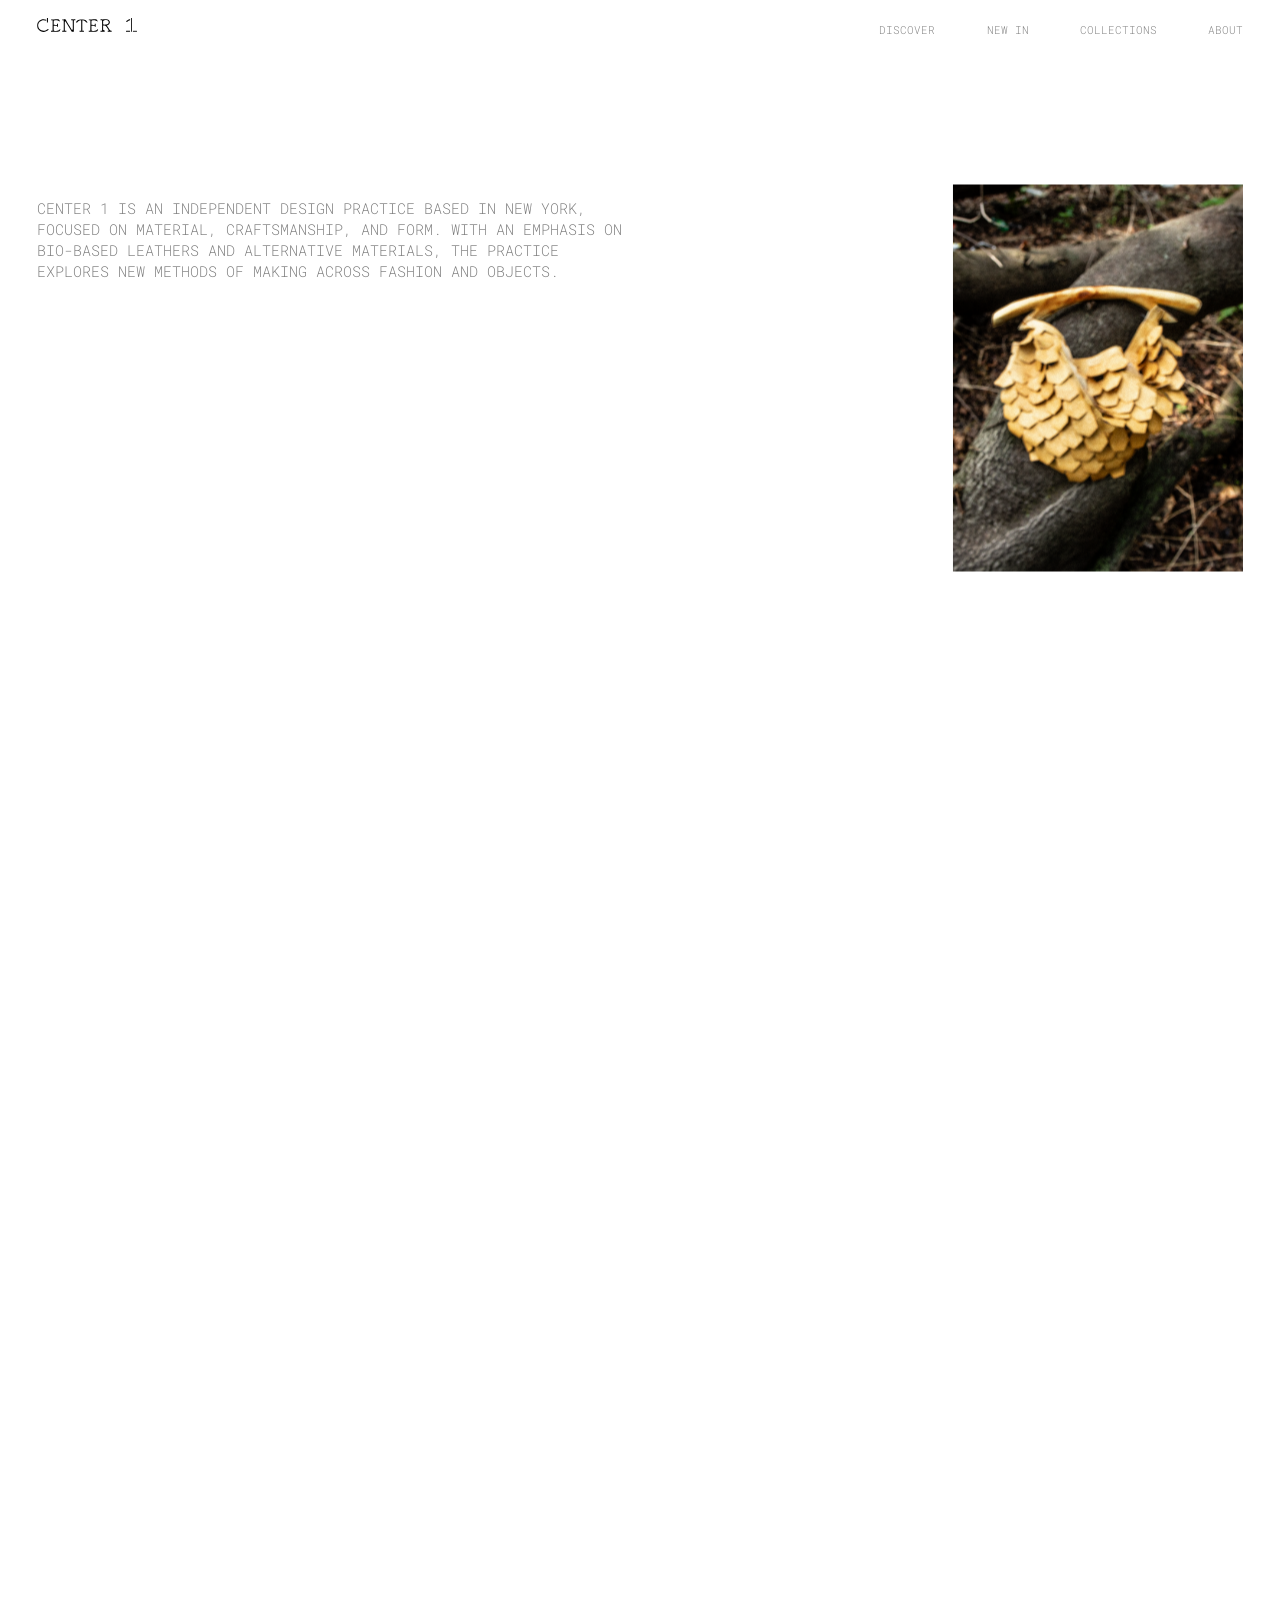
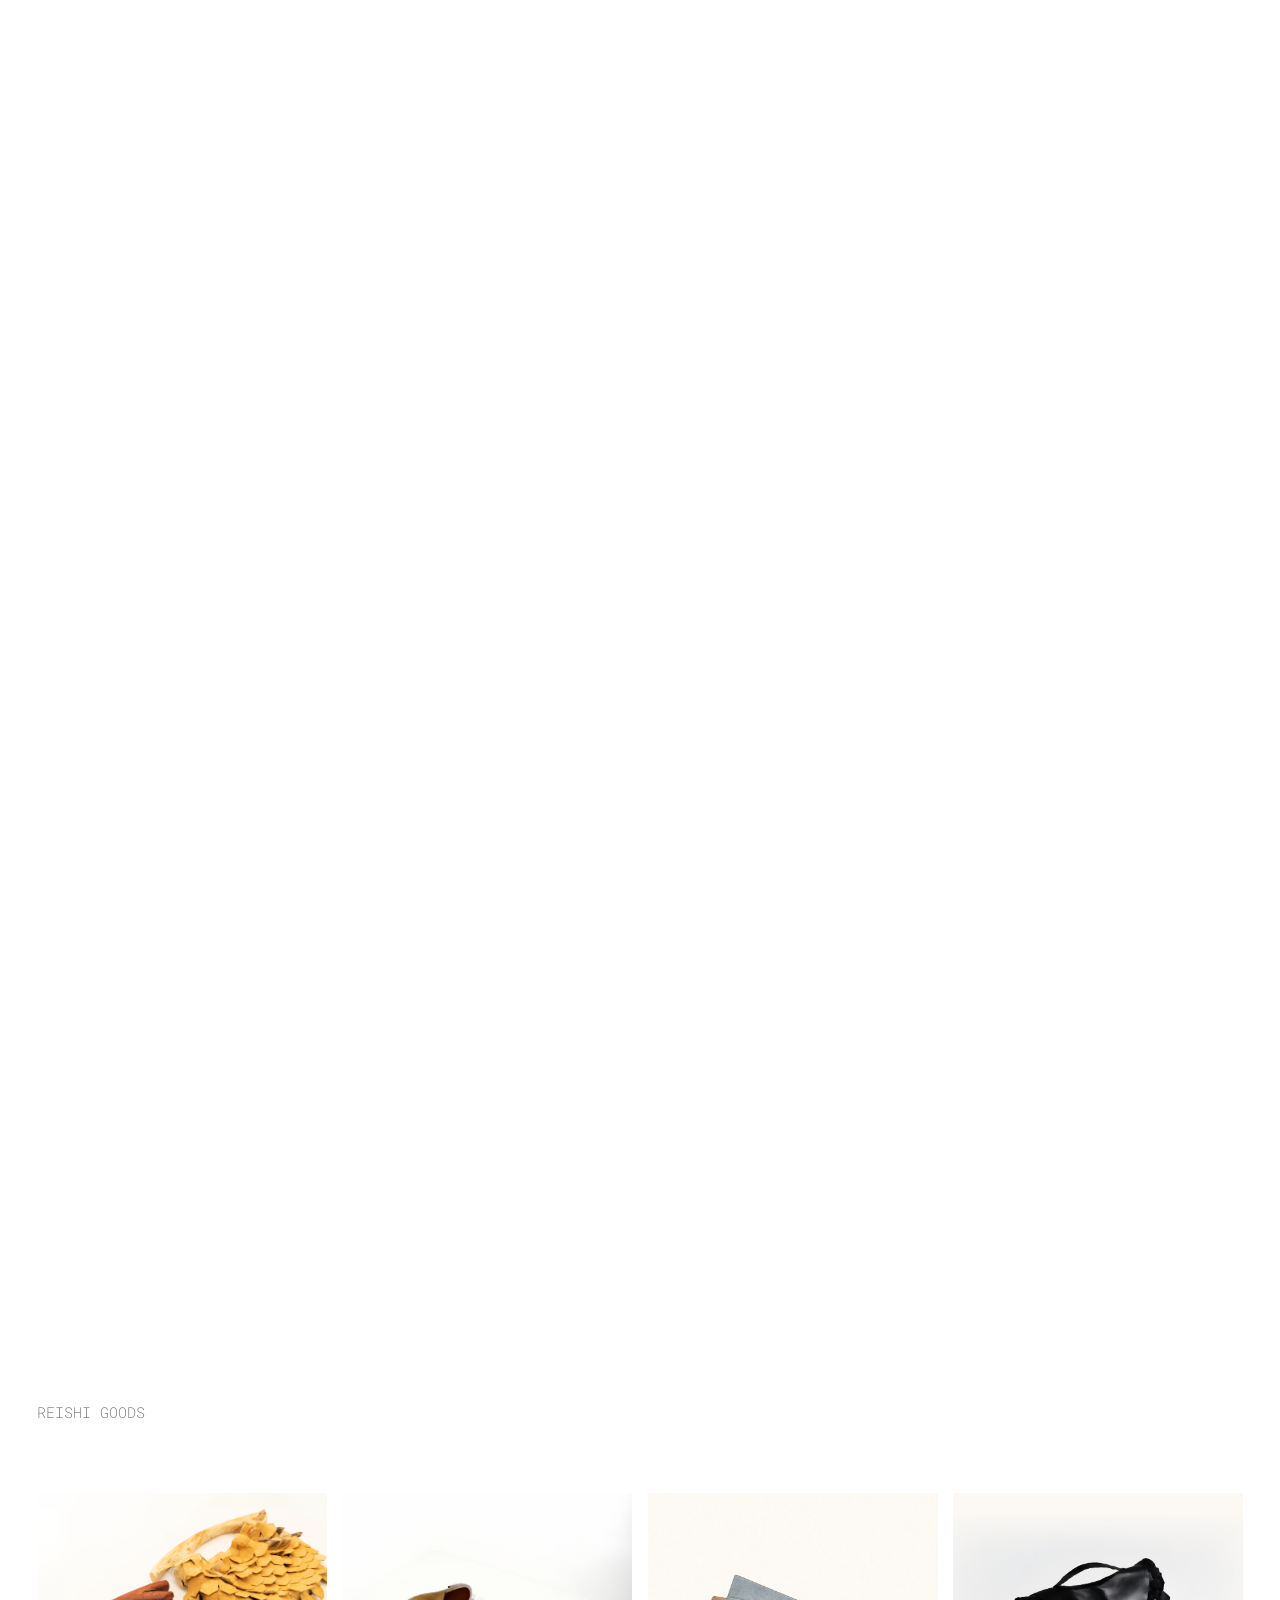
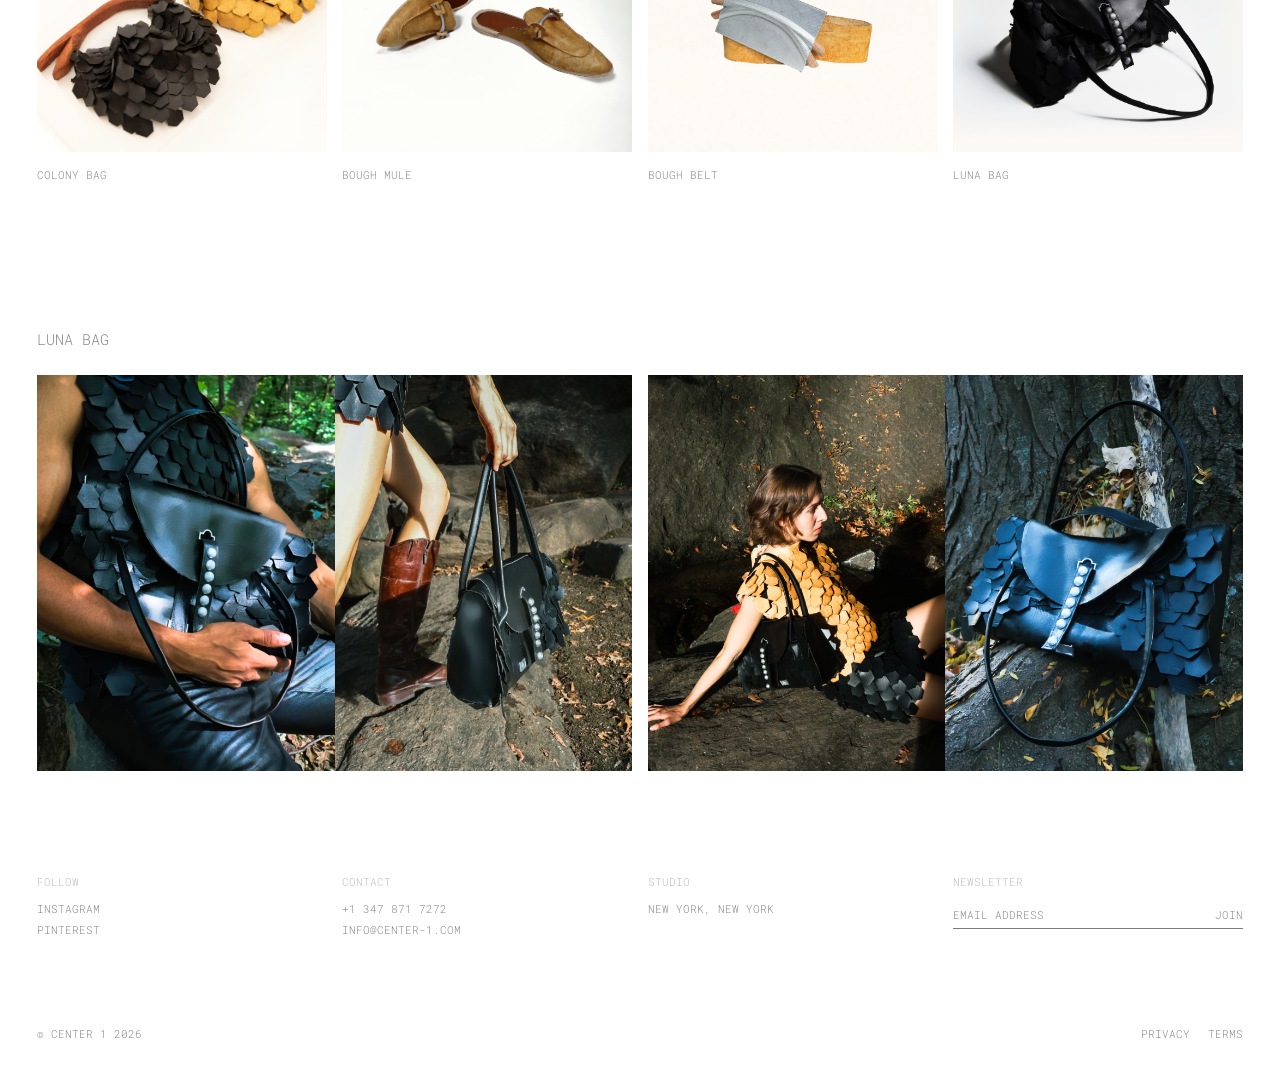
==== commit 2ca2f3d9: "luna images added" ====
--- a/index.html
+++ b/index.html
@@ -71,8 +71,8 @@
         <h2 class="section-label">LUNA BAG</h2>
         <!-- Four empty slots: replace each comment with <img src="/assets/FILENAME.jpg" alt="describe the photo"> -->
         <div class="luna-grid">
-          <div class="pair"><div class="slot"><!-- <img src="/assets/FILENAME.jpg" alt=""> --></div><div class="slot"><!-- <img src="/assets/FILENAME.jpg" alt=""> --></div></div>
-          <div class="pair"><div class="slot"><!-- <img src="/assets/FILENAME.jpg" alt=""> --></div><div class="slot"><!-- <img src="/assets/FILENAME.jpg" alt=""> --></div></div>
+          <div class="pair"><div class="slot"><img src="assets/nile luna.png" alt="LUNA BAG"></div><div class="slot"><img src="assets/walking luna.png" alt="LUNA BAG"></div></div>
+          <div class="pair"><div class="slot"><img src="assets/abby luna.png" alt="LUNA BAG"></div><div class="slot"><img src="assets/luna.png" alt="LUNA BAG"></div></div>
         </div>
       </section>
   <footer class="site-footer">
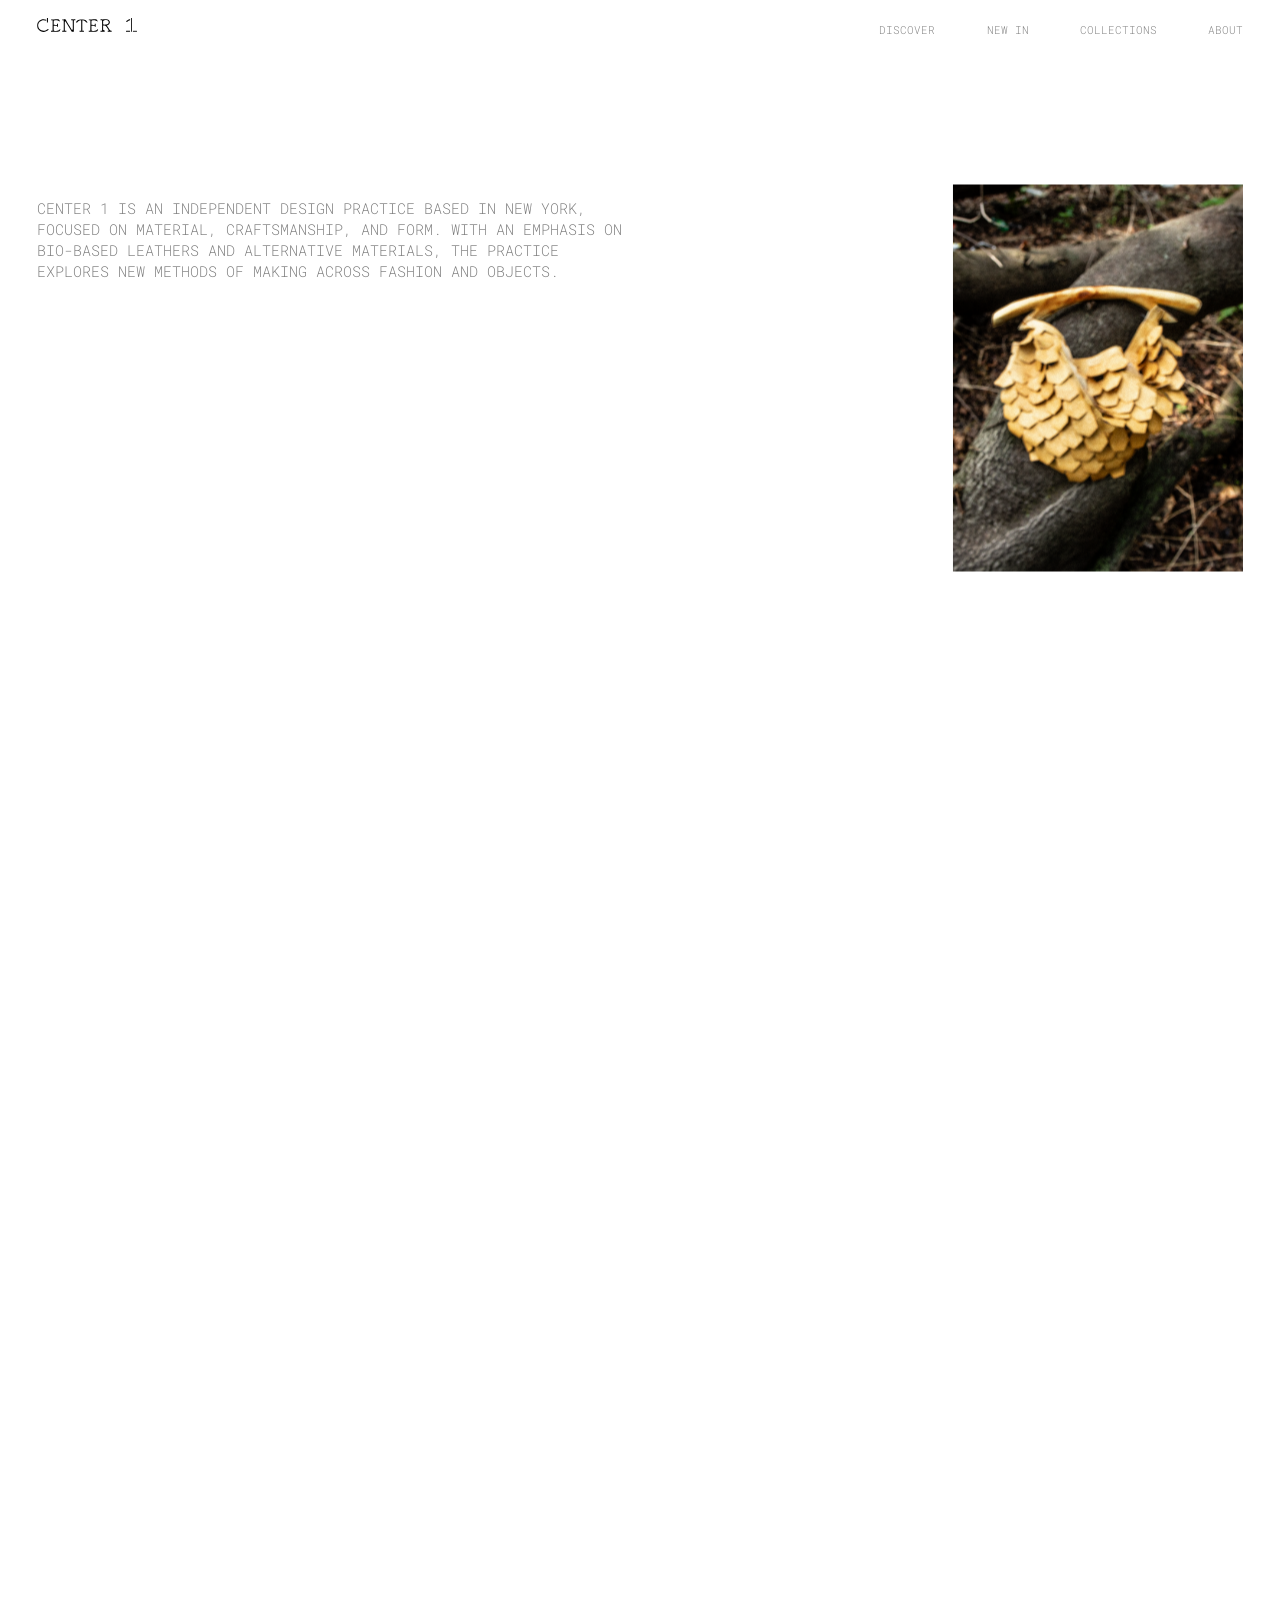
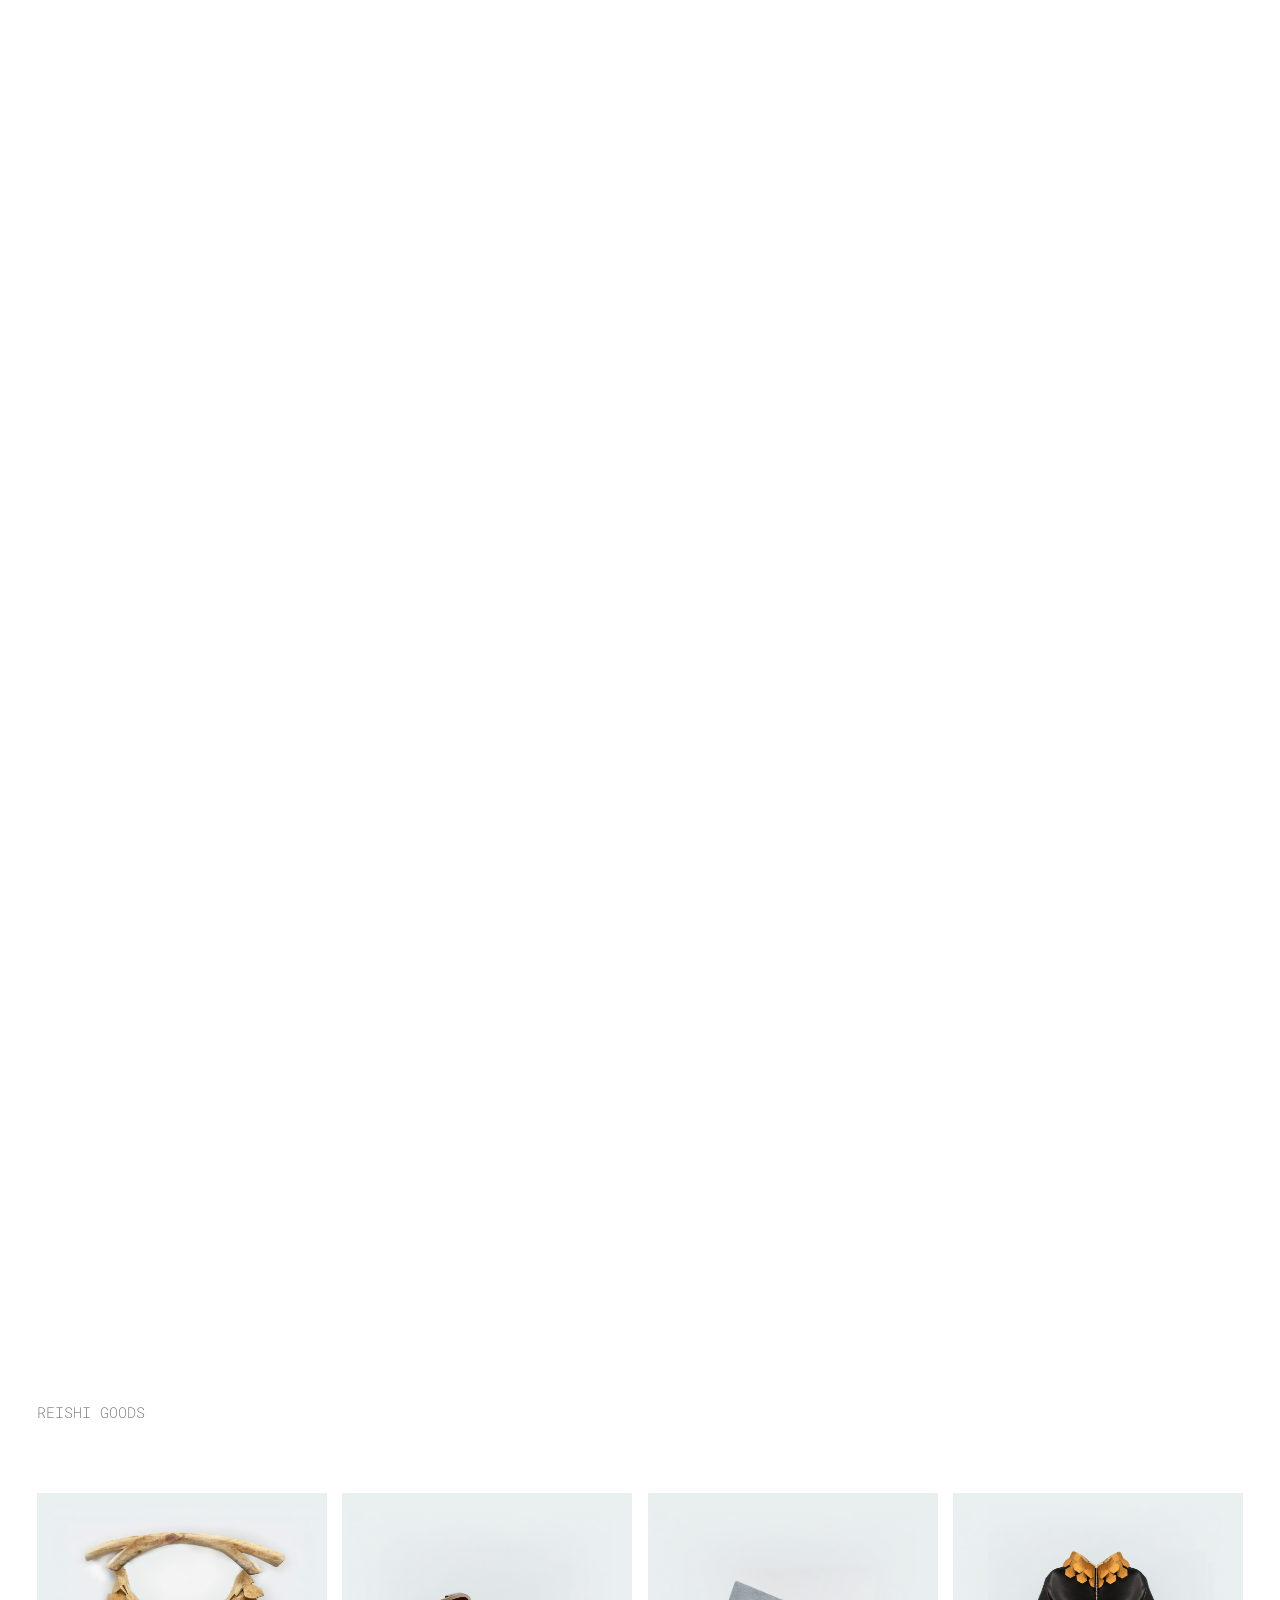
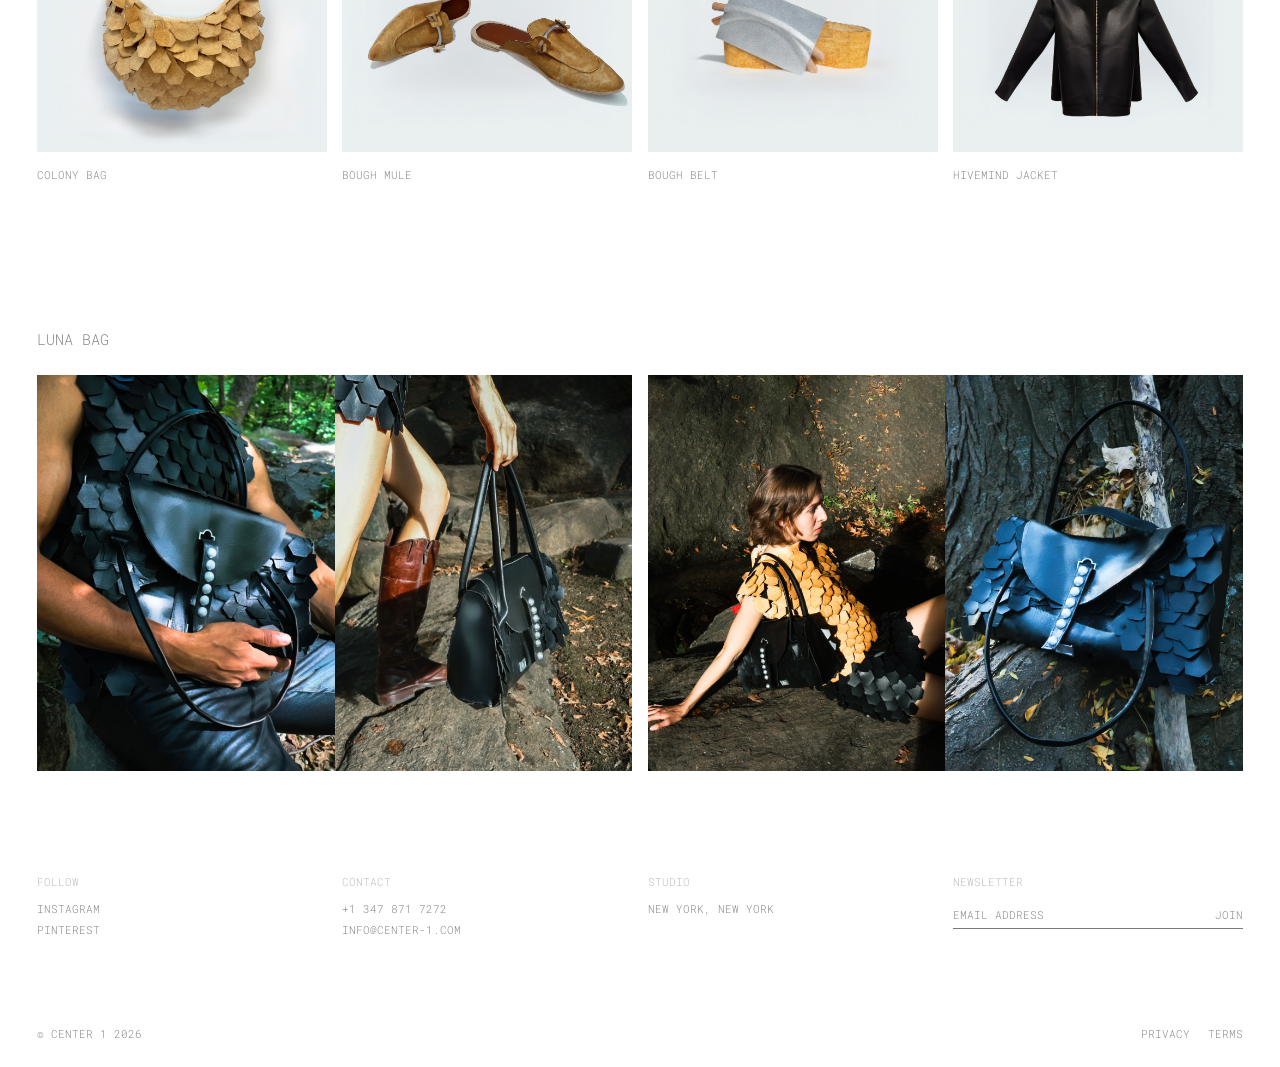
==== commit 773153be: "IMAGES ADDED" ====
--- a/index.html
+++ b/index.html
@@ -60,10 +60,10 @@
       <section class="goods">
         <h2 class="section-label">REISHI GOODS</h2>
         <div class="goods-grid">
-          <figure class="good"><div class="good-img"><img src="/assets/TWOBAGS.png" alt="COLONY BAG"></div><figcaption>COLONY BAG</figcaption></figure>
-          <figure class="good"><div class="good-img"><img src="/assets/bough%20loafer%20home%20page.png" alt="BOUGH MULE"></div><figcaption>BOUGH MULE</figcaption></figure>
-          <figure class="good"><div class="good-img"><img src="/assets/boughbelthome.png" alt="BOUGH BELT"></div><figcaption>BOUGH BELT</figcaption></figure>
-          <figure class="good"><div class="good-img"><img src="/assets/luna%20home%20page.png" alt="LUNA BAG"></div><figcaption>LUNA BAG</figcaption></figure>
+          <figure class="good"><div class="good-img"><img src="assets/colony bag home.png" alt="COLONY BAG"></div><figcaption>COLONY BAG</figcaption></figure>
+          <figure class="good"><div class="good-img"><img src="assets/mulehome.png" alt="BOUGH MULE"></div><figcaption>BOUGH MULE</figcaption></figure>
+          <figure class="good"><div class="good-img"><img src="assets/BMHOME.png" alt="BOUGH BELT"></div><figcaption>BOUGH BELT</figcaption></figure>
+          <figure class="good"><div class="good-img"><img src="assets/jacket home.png" alt="LUNA BAG"></div><figcaption>HIVEMIND JACKET</figcaption></figure>
         </div>
       </section>
 
